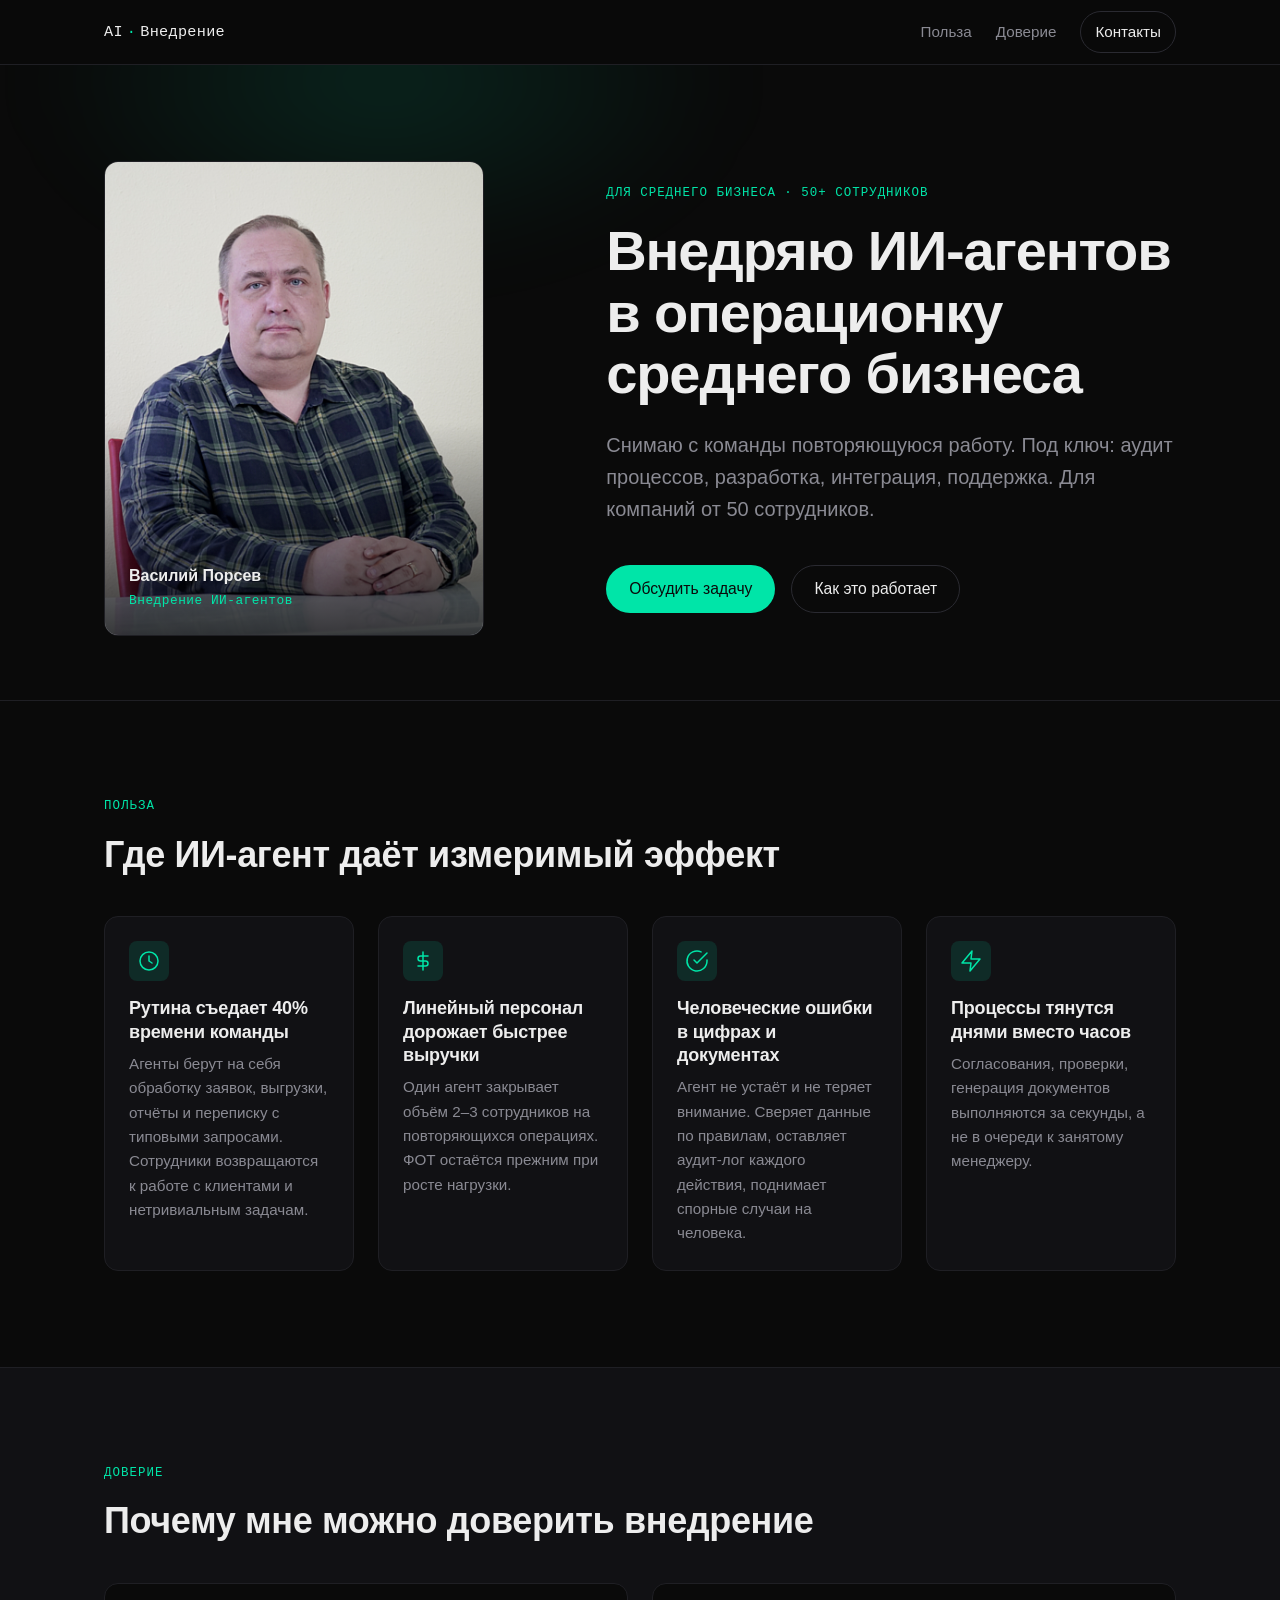
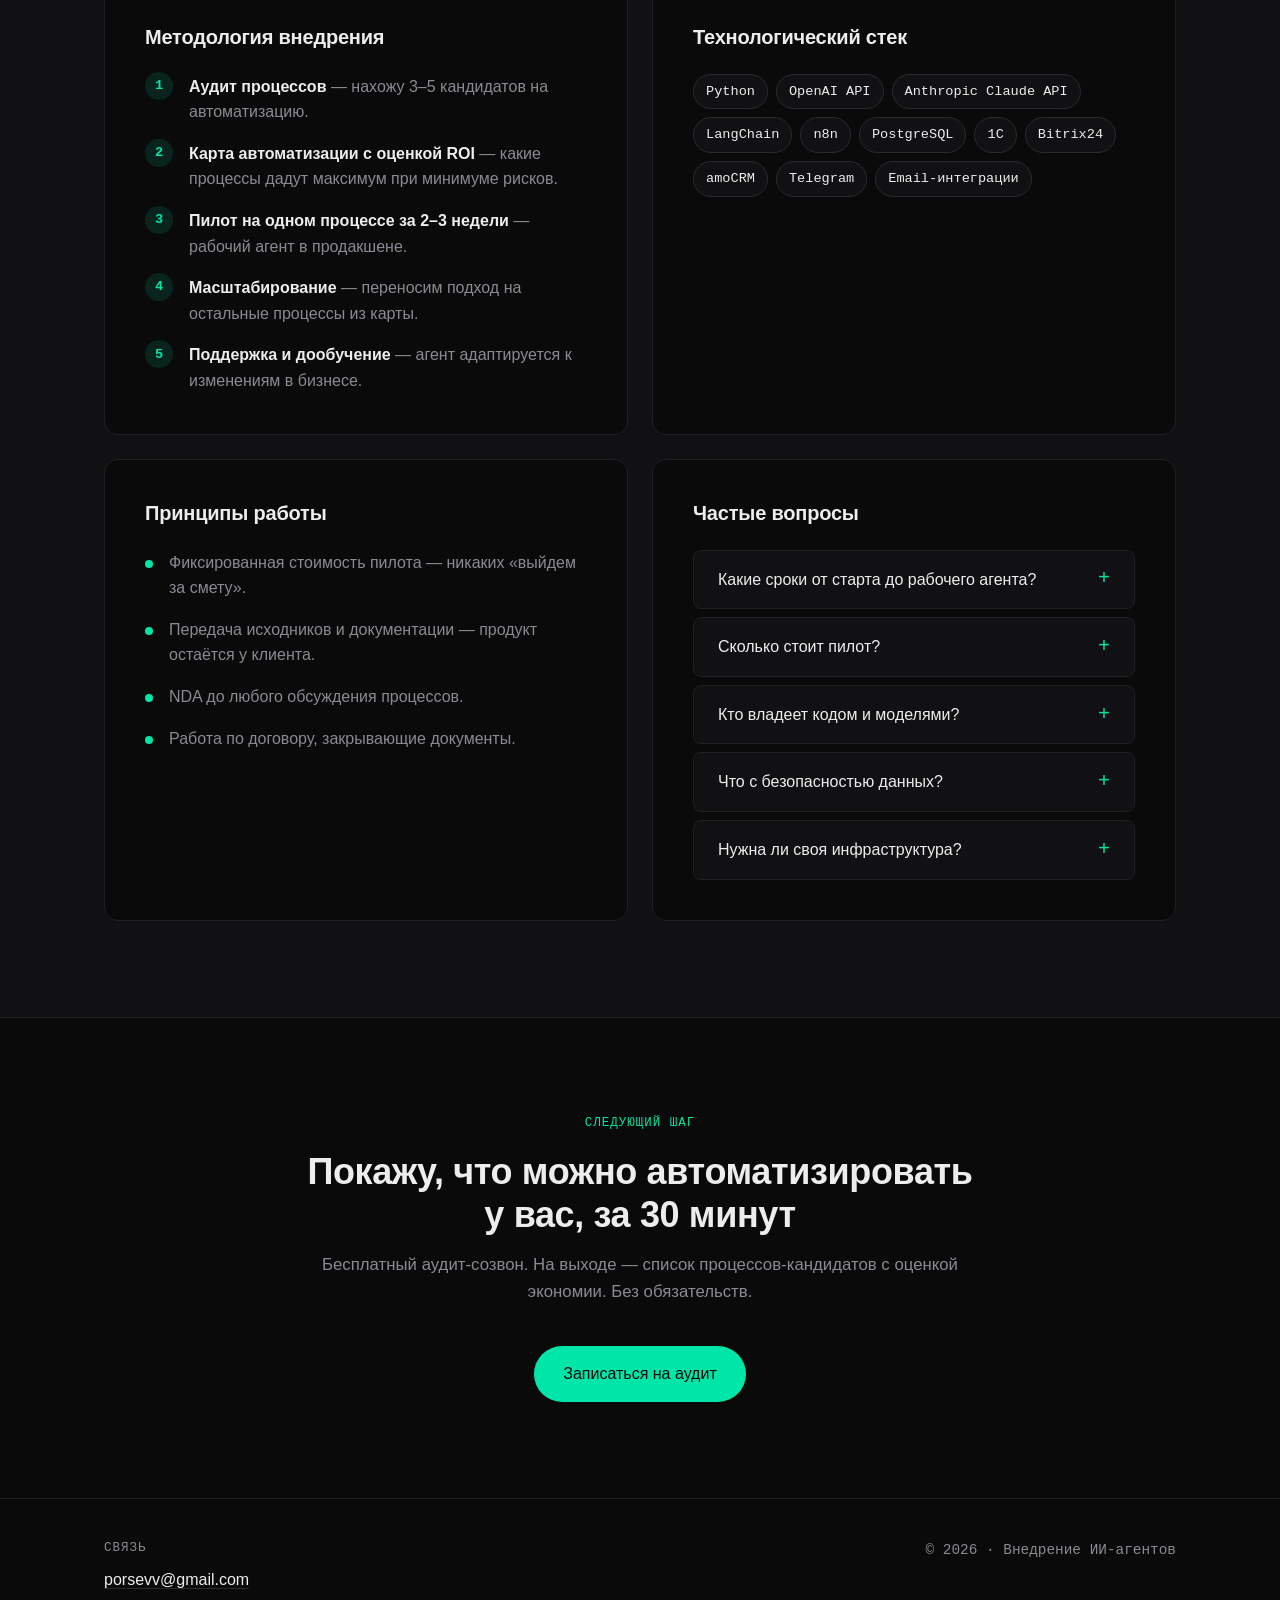
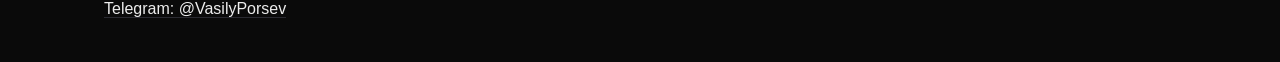
==== index.html @ 91108281 "Initial commit: лендинг finance-card Co-Authored-By: Claude Opus 4.8 <noreply@anthropic.com>" ====
<!DOCTYPE html>
<html lang="ru">
<head>
  <meta charset="UTF-8">
  <meta name="viewport" content="width=device-width, initial-scale=1.0">
  <title>Внедрение ИИ-агентов в операционку среднего бизнеса</title>
  <meta name="description" content="Внедряю ИИ-агентов в бизнес под ключ: аудит процессов, разработка, интеграция, поддержка. Для компаний от 50 сотрудников.">

  <meta property="og:type" content="website">
  <meta property="og:title" content="Внедрение ИИ-агентов в операционку среднего бизнеса">
  <meta property="og:description" content="Снимаю с команды повторяющуюся работу. Под ключ: аудит, разработка, интеграция, поддержка.">
  <meta property="og:image" content="assets/og-image.svg">

  <link rel="icon" type="image/svg+xml" href="assets/favicon.svg">
  <link rel="stylesheet" href="style.css">
</head>
<body>

  <header id="top" class="site-header">
    <div class="container site-header__inner">
      <a href="#top" class="logo">AI<span class="logo__dot">·</span>Внедрение</a>

      <nav class="nav" aria-label="Основная навигация">
        <a href="#benefits" class="nav__link">Польза</a>
        <a href="#trust" class="nav__link">Доверие</a>
        <a href="#cta" class="nav__link nav__link--accent">Контакты</a>
      </nav>

      <button class="nav-toggle" aria-label="Меню" aria-expanded="false">
        <span></span><span></span><span></span>
      </button>
    </div>
  </header>

  <main>

    <section id="hero" class="hero">
      <div class="container hero__grid">
        <figure class="hero__avatar">
          <img src="assets/me.png" alt="Фото автора" loading="eager" width="512" height="512">
          <figcaption class="hero__avatar-caption">
            <span class="hero__avatar-name">Василий Порсев</span>
            <span class="hero__avatar-role">Внедрение ИИ-агентов</span>
          </figcaption>
        </figure>

        <div class="hero__text">
          <p class="eyebrow">Для среднего бизнеса · 50+ сотрудников</p>
          <h1 class="hero__title">Внедряю ИИ-агентов в операционку среднего бизнеса</h1>
          <p class="hero__lead">
            Снимаю с команды повторяющуюся работу. Под ключ: аудит процессов, разработка,
            интеграция, поддержка. Для компаний от 50 сотрудников.
          </p>
          <div class="hero__cta">
            <a href="#cta" class="btn btn--primary">Обсудить задачу</a>
            <a href="#benefits" class="btn btn--ghost">Как это работает</a>
          </div>
        </div>
      </div>
    </section>

    <section id="benefits" class="section">
      <div class="container">
        <header class="section__header">
          <p class="eyebrow">Польза</p>
          <h2 class="section__title">Где ИИ-агент даёт измеримый эффект</h2>
        </header>

        <div class="grid grid-4">

          <article class="benefit-card">
            <div class="benefit-card__icon" aria-hidden="true">
              <svg width="24" height="24" viewBox="0 0 24 24" fill="none" stroke="currentColor" stroke-width="1.5" stroke-linecap="round" stroke-linejoin="round">
                <circle cx="12" cy="12" r="9"></circle>
                <polyline points="12 7 12 12 15 14"></polyline>
              </svg>
            </div>
            <h3 class="benefit-card__title">Рутина съедает 40% времени команды</h3>
            <p class="benefit-card__text">
              Агенты берут на себя обработку заявок, выгрузки, отчёты и переписку с типовыми
              запросами. Сотрудники возвращаются к работе с клиентами и нетривиальным задачам.
            </p>
          </article>

          <article class="benefit-card">
            <div class="benefit-card__icon" aria-hidden="true">
              <svg width="24" height="24" viewBox="0 0 24 24" fill="none" stroke="currentColor" stroke-width="1.5" stroke-linecap="round" stroke-linejoin="round">
                <line x1="12" y1="3" x2="12" y2="21"></line>
                <path d="M17 7H9.5a2.5 2.5 0 0 0 0 5h5a2.5 2.5 0 0 1 0 5H7"></path>
              </svg>
            </div>
            <h3 class="benefit-card__title">Линейный персонал дорожает быстрее выручки</h3>
            <p class="benefit-card__text">
              Один агент закрывает объём 2–3 сотрудников на повторяющихся операциях.
              ФОТ остаётся прежним при росте нагрузки.
            </p>
          </article>

          <article class="benefit-card">
            <div class="benefit-card__icon" aria-hidden="true">
              <svg width="24" height="24" viewBox="0 0 24 24" fill="none" stroke="currentColor" stroke-width="1.5" stroke-linecap="round" stroke-linejoin="round">
                <path d="M22 11.08V12a10 10 0 1 1-5.93-9.14"></path>
                <polyline points="22 4 12 14.01 9 11.01"></polyline>
              </svg>
            </div>
            <h3 class="benefit-card__title">Человеческие ошибки в цифрах и документах</h3>
            <p class="benefit-card__text">
              Агент не устаёт и не теряет внимание. Сверяет данные по правилам, оставляет
              аудит-лог каждого действия, поднимает спорные случаи на человека.
            </p>
          </article>

          <article class="benefit-card">
            <div class="benefit-card__icon" aria-hidden="true">
              <svg width="24" height="24" viewBox="0 0 24 24" fill="none" stroke="currentColor" stroke-width="1.5" stroke-linecap="round" stroke-linejoin="round">
                <polyline points="13 2 3 14 12 14 11 22 21 10 12 10 13 2"></polyline>
              </svg>
            </div>
            <h3 class="benefit-card__title">Процессы тянутся днями вместо часов</h3>
            <p class="benefit-card__text">
              Согласования, проверки, генерация документов выполняются за секунды,
              а не в очереди к занятому менеджеру.
            </p>
          </article>

        </div>
      </div>
    </section>

    <section id="trust" class="section section--alt">
      <div class="container">
        <header class="section__header">
          <p class="eyebrow">Доверие</p>
          <h2 class="section__title">Почему мне можно доверить внедрение</h2>
        </header>

        <div class="grid grid-2">

          <article class="trust-block">
            <h3 class="trust-block__title">Методология внедрения</h3>
            <ol class="steps">
              <li><strong>Аудит процессов</strong> — нахожу 3–5 кандидатов на автоматизацию.</li>
              <li><strong>Карта автоматизации с оценкой ROI</strong> — какие процессы дадут максимум при минимуме рисков.</li>
              <li><strong>Пилот на одном процессе за 2–3 недели</strong> — рабочий агент в продакшене.</li>
              <li><strong>Масштабирование</strong> — переносим подход на остальные процессы из карты.</li>
              <li><strong>Поддержка и дообучение</strong> — агент адаптируется к изменениям в бизнесе.</li>
            </ol>
          </article>

          <article class="trust-block">
            <h3 class="trust-block__title">Технологический стек</h3>
            <ul class="tags">
              <li>Python</li>
              <li>OpenAI API</li>
              <li>Anthropic Claude API</li>
              <li>LangChain</li>
              <li>n8n</li>
              <li>PostgreSQL</li>
              <li>1С</li>
              <li>Bitrix24</li>
              <li>amoCRM</li>
              <li>Telegram</li>
              <li>Email-интеграции</li>
            </ul>
          </article>

          <article class="trust-block">
            <h3 class="trust-block__title">Принципы работы</h3>
            <ul class="bullets">
              <li>Фиксированная стоимость пилота — никаких «выйдем за смету».</li>
              <li>Передача исходников и документации — продукт остаётся у клиента.</li>
              <li>NDA до любого обсуждения процессов.</li>
              <li>Работа по договору, закрывающие документы.</li>
            </ul>
          </article>

          <article class="trust-block">
            <h3 class="trust-block__title">Частые вопросы</h3>
            <div class="faq">

              <details>
                <summary>Какие сроки от старта до рабочего агента?</summary>
                <p>Пилот — 2–3 недели от подписания. Полное внедрение по карте процессов — 2–4 месяца в зависимости от количества интеграций.</p>
              </details>

              <details>
                <summary>Сколько стоит пилот?</summary>
                <p>Фиксированная стоимость рассчитывается на этапе аудита и зависит от сложности процесса и интеграций. Аудит-созвон — бесплатный.</p>
              </details>

              <details>
                <summary>Кто владеет кодом и моделями?</summary>
                <p>После закрытия проекта весь код, промпты и документация передаются клиенту. Зависимость от подрядчика обнуляется.</p>
              </details>

              <details>
                <summary>Что с безопасностью данных?</summary>
                <p>NDA до старта обсуждения. Конфиденциальные данные не отправляются в публичные API без письменного согласия — используем self-hosted модели или корпоративные API-контуры.</p>
              </details>

              <details>
                <summary>Нужна ли своя инфраструктура?</summary>
                <p>Не обязательно. Можно развернуть в облаке (Yandex Cloud, VK Cloud, AWS) или на серверах клиента — обсуждаем на аудите.</p>
              </details>

            </div>
          </article>

        </div>
      </div>
    </section>

    <section id="cta" class="section cta">
      <div class="container cta__inner">
        <p class="eyebrow">Следующий шаг</p>
        <h2 class="cta__title">Покажу, что можно автоматизировать у вас, за 30 минут</h2>
        <p class="cta__text">
          Бесплатный аудит-созвон. На выходе — список процессов-кандидатов
          с оценкой экономии. Без обязательств.
        </p>
        <a href="#contacts" class="btn btn--primary btn--large">Записаться на аудит</a>
      </div>
    </section>

  </main>

  <footer id="contacts" class="footer">
    <div class="container footer__inner">
      <div class="footer__col">
        <p class="footer__label">Связь</p>
        <ul class="footer__list">
          <li><a href="mailto:porsevv@gmail.com">porsevv@gmail.com</a></li>
          <li><a href="https://t.me/VasilyPorsev" target="_blank" rel="noopener">Telegram: @VasilyPorsev</a></li>
        </ul>
      </div>
      <div class="footer__col footer__col--right">
        <p class="footer__copy">© 2026 · Внедрение ИИ-агентов</p>
      </div>
    </div>
  </footer>

  <script src="script.js"></script>
</body>
</html>
---- style.css ----
/* ============================================================
   finance-card — landing styles
   Dark, technological tone. Mobile-first single page.
   ============================================================ */

:root {
  /* palette */
  --bg: #0a0a0a;
  --bg-elev: #111114;
  --bg-elev-2: #16161b;
  --fg: #ededed;
  --fg-muted: #8a8a93;
  --accent: #00e5a8;
  --accent-soft: rgba(0, 229, 168, 0.12);
  --accent-strong: #00c994;
  --border: #1f1f24;
  --border-strong: #2a2a31;

  /* typography */
  --font-sans: -apple-system, BlinkMacSystemFont, "Segoe UI", Roboto, "Helvetica Neue", Arial, sans-serif;
  --font-mono: ui-monospace, "JetBrains Mono", "SF Mono", Menlo, Consolas, monospace;

  /* shape */
  --radius: 14px;
  --radius-sm: 8px;
  --radius-pill: 999px;

  /* spacing */
  --space-1: 4px;
  --space-2: 8px;
  --space-3: 16px;
  --space-4: 24px;
  --space-5: 40px;
  --space-6: 64px;
  --space-7: 96px;

  /* layout */
  --maxw: 1120px;
  --header-h: 64px;

  /* motion */
  --t: 150ms ease;
}

/* ---------- reset ---------- */

*, *::before, *::after { box-sizing: border-box; }
html { scroll-behavior: smooth; }
body, h1, h2, h3, p, ul, ol, figure { margin: 0; padding: 0; }
ul, ol { list-style: none; }
img, svg { display: block; max-width: 100%; }
button { font: inherit; background: none; border: 0; color: inherit; cursor: pointer; }
a { color: inherit; text-decoration: none; }

/* ---------- base ---------- */

body {
  background: var(--bg);
  color: var(--fg);
  font-family: var(--font-sans);
  font-size: 16px;
  line-height: 1.6;
  -webkit-font-smoothing: antialiased;
  text-rendering: optimizeLegibility;
}

::selection { background: var(--accent); color: #0a0a0a; }

.container {
  width: 100%;
  max-width: var(--maxw);
  margin: 0 auto;
  padding: 0 var(--space-4);
}

/* ---------- typography helpers ---------- */

.eyebrow {
  font-family: var(--font-mono);
  font-size: 0.78rem;
  letter-spacing: 0.08em;
  text-transform: uppercase;
  color: var(--accent);
  margin-bottom: var(--space-3);
}

h1, h2, h3 { font-weight: 600; letter-spacing: -0.01em; color: var(--fg); }
h1 { font-size: clamp(2rem, 5vw, 3.5rem); line-height: 1.1; letter-spacing: -0.02em; }
h2 { font-size: clamp(1.5rem, 3.5vw, 2.25rem); line-height: 1.2; }
h3 { font-size: 1.125rem; line-height: 1.3; }

p { color: var(--fg); }
.muted { color: var(--fg-muted); }

/* ---------- header ---------- */

.site-header {
  position: sticky;
  top: 0;
  z-index: 50;
  background: rgba(10, 10, 10, 0.78);
  backdrop-filter: saturate(140%) blur(10px);
  -webkit-backdrop-filter: saturate(140%) blur(10px);
  border-bottom: 1px solid var(--border);
}

.site-header__inner {
  display: flex;
  align-items: center;
  justify-content: space-between;
  height: var(--header-h);
}

.logo {
  font-family: var(--font-mono);
  font-size: 0.95rem;
  letter-spacing: 0.02em;
  color: var(--fg);
}
.logo__dot {
  color: var(--accent);
  margin: 0 4px;
}

.nav {
  display: flex;
  gap: var(--space-4);
  align-items: center;
}
.nav__link {
  font-size: 0.95rem;
  color: var(--fg-muted);
  transition: color var(--t);
}
.nav__link:hover { color: var(--fg); }
.nav__link--accent {
  color: var(--fg);
  padding: 8px 14px;
  border: 1px solid var(--border-strong);
  border-radius: var(--radius-pill);
  transition: border-color var(--t), background var(--t);
}
.nav__link--accent:hover {
  border-color: var(--accent);
  background: var(--accent-soft);
}

.nav-toggle {
  display: none;
  width: 40px;
  height: 40px;
  flex-direction: column;
  justify-content: center;
  align-items: center;
  gap: 5px;
  border-radius: var(--radius-sm);
}
.nav-toggle span {
  display: block;
  width: 22px;
  height: 2px;
  background: var(--fg);
  transition: transform var(--t), opacity var(--t);
}

/* ---------- buttons ---------- */

.btn {
  display: inline-flex;
  align-items: center;
  justify-content: center;
  height: 48px;
  padding: 0 22px;
  border-radius: var(--radius-pill);
  font-weight: 500;
  font-size: 0.98rem;
  border: 1px solid transparent;
  transition: background var(--t), color var(--t), border-color var(--t), transform var(--t);
}
.btn:hover { transform: translateY(-1px); }

.btn--primary {
  background: var(--accent);
  color: #0a0a0a;
}
.btn--primary:hover { background: var(--accent-strong); }

.btn--ghost {
  background: transparent;
  color: var(--fg);
  border-color: var(--border-strong);
}
.btn--ghost:hover {
  border-color: var(--accent);
  background: var(--accent-soft);
}

.btn--large {
  height: 56px;
  padding: 0 28px;
  font-size: 1rem;
}

/* ---------- hero ---------- */

.hero {
  padding: var(--space-7) 0 var(--space-6);
  position: relative;
  overflow: hidden;
}
.hero::before {
  content: "";
  position: absolute;
  inset: -40% 30% auto -10%;
  height: 60vh;
  background: radial-gradient(closest-side, var(--accent-soft), transparent 70%);
  filter: blur(40px);
  pointer-events: none;
  z-index: 0;
}

.hero__grid {
  position: relative;
  z-index: 1;
  display: grid;
  grid-template-columns: minmax(0, 1fr) minmax(0, 1.3fr);
  gap: var(--space-6);
  align-items: center;
}

.hero__text {
  max-width: 620px;
}

.hero__title {
  margin-bottom: var(--space-4);
}

.hero__avatar {
  position: relative;
  margin: 0;
  border-radius: var(--radius);
  overflow: hidden;
  border: 1px solid var(--border);
  background: var(--bg-elev);
  aspect-ratio: 4 / 5;
  max-width: 380px;
  justify-self: start;
  width: 100%;
  order: -1;
}
.hero__avatar::after {
  content: "";
  position: absolute;
  inset: 0;
  background: linear-gradient(180deg, transparent 55%, rgba(0,0,0,0.75) 100%);
  pointer-events: none;
}
.hero__avatar img {
  width: 100%;
  height: 100%;
  object-fit: cover;
  display: block;
}
.hero__avatar-caption {
  position: absolute;
  left: 0;
  right: 0;
  bottom: 0;
  padding: var(--space-4);
  display: flex;
  flex-direction: column;
  gap: 2px;
  z-index: 1;
}
.hero__avatar-name {
  color: var(--fg);
  font-weight: 600;
  font-size: 1rem;
}
.hero__avatar-role {
  color: var(--accent);
  font-family: var(--font-mono);
  font-size: 0.8rem;
  letter-spacing: 0.04em;
}

.hero__lead {
  font-size: clamp(1.05rem, 1.6vw, 1.25rem);
  color: var(--fg-muted);
  margin-bottom: var(--space-5);
  max-width: 680px;
}

.hero__cta {
  display: flex;
  gap: var(--space-3);
  flex-wrap: wrap;
}

/* ---------- section ---------- */

.section {
  padding: var(--space-7) 0;
  border-top: 1px solid var(--border);
}
.section--alt {
  background: var(--bg-elev);
}

.section__header {
  margin-bottom: var(--space-5);
  max-width: 720px;
}
.section__title { margin-top: 0; }

/* ---------- grids ---------- */

.grid {
  display: grid;
  gap: var(--space-4);
}
.grid-2 { grid-template-columns: repeat(2, minmax(0, 1fr)); }
.grid-4 { grid-template-columns: repeat(4, minmax(0, 1fr)); }

/* ---------- benefit cards ---------- */

.benefit-card {
  background: var(--bg-elev);
  border: 1px solid var(--border);
  border-radius: var(--radius);
  padding: var(--space-4);
  transition: border-color var(--t), background var(--t), transform var(--t);
}
.benefit-card:hover {
  border-color: var(--accent);
  background: var(--bg-elev-2);
  transform: translateY(-2px);
}

.benefit-card__icon {
  width: 40px;
  height: 40px;
  border-radius: var(--radius-sm);
  background: var(--accent-soft);
  color: var(--accent);
  display: flex;
  align-items: center;
  justify-content: center;
  margin-bottom: var(--space-3);
}

.benefit-card__title {
  margin-bottom: var(--space-2);
}

.benefit-card__text {
  font-size: 0.95rem;
  color: var(--fg-muted);
}

/* ---------- trust ---------- */

.trust-block {
  background: var(--bg);
  border: 1px solid var(--border);
  border-radius: var(--radius);
  padding: var(--space-5);
}

.trust-block__title {
  font-size: 1.25rem;
  margin-bottom: var(--space-4);
}

.steps {
  counter-reset: step;
  display: flex;
  flex-direction: column;
  gap: var(--space-3);
}
.steps li {
  position: relative;
  padding-left: 44px;
  color: var(--fg-muted);
  counter-increment: step;
}
.steps li strong { color: var(--fg); font-weight: 600; }
.steps li::before {
  content: counter(step);
  position: absolute;
  left: 0;
  top: -2px;
  width: 28px;
  height: 28px;
  border-radius: var(--radius-pill);
  background: var(--accent-soft);
  color: var(--accent);
  font-family: var(--font-mono);
  font-size: 0.85rem;
  font-weight: 600;
  display: flex;
  align-items: center;
  justify-content: center;
}

.tags {
  display: flex;
  flex-wrap: wrap;
  gap: var(--space-2);
}
.tags li {
  font-family: var(--font-mono);
  font-size: 0.85rem;
  padding: 6px 12px;
  border: 1px solid var(--border-strong);
  border-radius: var(--radius-pill);
  background: var(--bg-elev);
  color: var(--fg);
}

.bullets {
  display: flex;
  flex-direction: column;
  gap: var(--space-3);
}
.bullets li {
  position: relative;
  padding-left: 24px;
  color: var(--fg-muted);
}
.bullets li::before {
  content: "";
  position: absolute;
  left: 0;
  top: 10px;
  width: 8px;
  height: 8px;
  border-radius: 50%;
  background: var(--accent);
}

/* ---------- faq ---------- */

.faq {
  display: flex;
  flex-direction: column;
  gap: var(--space-2);
}
.faq details {
  border: 1px solid var(--border);
  border-radius: var(--radius-sm);
  background: var(--bg-elev);
  overflow: hidden;
  transition: border-color var(--t);
}
.faq details[open] {
  border-color: var(--accent);
}
.faq summary {
  list-style: none;
  cursor: pointer;
  padding: var(--space-3) var(--space-4);
  font-weight: 500;
  display: flex;
  justify-content: space-between;
  align-items: center;
  gap: var(--space-3);
}
.faq summary::-webkit-details-marker { display: none; }
.faq summary::after {
  content: "+";
  font-family: var(--font-mono);
  color: var(--accent);
  font-size: 1.25rem;
  line-height: 1;
  transition: transform var(--t);
}
.faq details[open] summary::after { content: "−"; }
.faq details p {
  padding: 0 var(--space-4) var(--space-4);
  color: var(--fg-muted);
  font-size: 0.95rem;
}

/* ---------- cta ---------- */

.cta {
  text-align: center;
}
.cta__inner {
  max-width: 720px;
  margin: 0 auto;
}
.cta__title {
  margin-bottom: var(--space-3);
}
.cta__text {
  color: var(--fg-muted);
  font-size: 1.05rem;
  margin-bottom: var(--space-5);
}

/* ---------- footer ---------- */

.footer {
  border-top: 1px solid var(--border);
  padding: var(--space-5) 0;
}
.footer__inner {
  display: flex;
  justify-content: space-between;
  align-items: flex-start;
  gap: var(--space-4);
  flex-wrap: wrap;
}
.footer__label {
  font-family: var(--font-mono);
  font-size: 0.78rem;
  letter-spacing: 0.08em;
  text-transform: uppercase;
  color: var(--fg-muted);
  margin-bottom: var(--space-2);
}
.footer__list {
  display: flex;
  flex-direction: column;
  gap: var(--space-1);
}
.footer__list a {
  color: var(--fg);
  border-bottom: 1px solid var(--border-strong);
  transition: border-color var(--t);
}
.footer__list a:hover { border-color: var(--accent); }
.footer__copy {
  color: var(--fg-muted);
  font-size: 0.9rem;
  font-family: var(--font-mono);
}

/* ============================================================
   Mobile
   ============================================================ */

@media (max-width: 760px) {

  :root {
    --space-6: 48px;
    --space-7: 64px;
  }

  .container { padding: 0 var(--space-3); }

  /* nav */
  .nav {
    position: fixed;
    inset: var(--header-h) 0 auto 0;
    flex-direction: column;
    align-items: stretch;
    gap: 0;
    background: var(--bg-elev);
    border-bottom: 1px solid var(--border);
    padding: var(--space-3);
    transform: translateY(-110%);
    transition: transform var(--t);
  }
  .site-header.is-open .nav { transform: translateY(0); }

  .nav__link {
    padding: var(--space-3);
    border-bottom: 1px solid var(--border);
  }
  .nav__link:last-child { border-bottom: 0; }
  .nav__link--accent {
    border-radius: var(--radius-sm);
    border: 1px solid var(--border-strong);
    margin-top: var(--space-2);
  }

  .nav-toggle { display: flex; }
  .site-header.is-open .nav-toggle span:nth-child(1) { transform: translateY(7px) rotate(45deg); }
  .site-header.is-open .nav-toggle span:nth-child(2) { opacity: 0; }
  .site-header.is-open .nav-toggle span:nth-child(3) { transform: translateY(-7px) rotate(-45deg); }

  /* grids → single column */
  .grid-2,
  .grid-4 { grid-template-columns: 1fr; }

  /* hero */
  .hero { padding: var(--space-6) 0 var(--space-5); }
  .hero__grid {
    grid-template-columns: 1fr;
    gap: var(--space-4);
  }
  .hero__avatar {
    order: -1;
    justify-self: center;
    max-width: 260px;
    aspect-ratio: 1 / 1;
    border-radius: var(--radius-pill);
  }
  .hero__avatar::after { display: none; }
  .hero__avatar-caption { display: none; }
  .hero__cta { flex-direction: column; align-items: stretch; }
  .hero__cta .btn { width: 100%; }

  /* sections */
  .section { padding: var(--space-6) 0; }

  .trust-block { padding: var(--space-4); }

  /* footer */
  .footer__inner { flex-direction: column; }
}
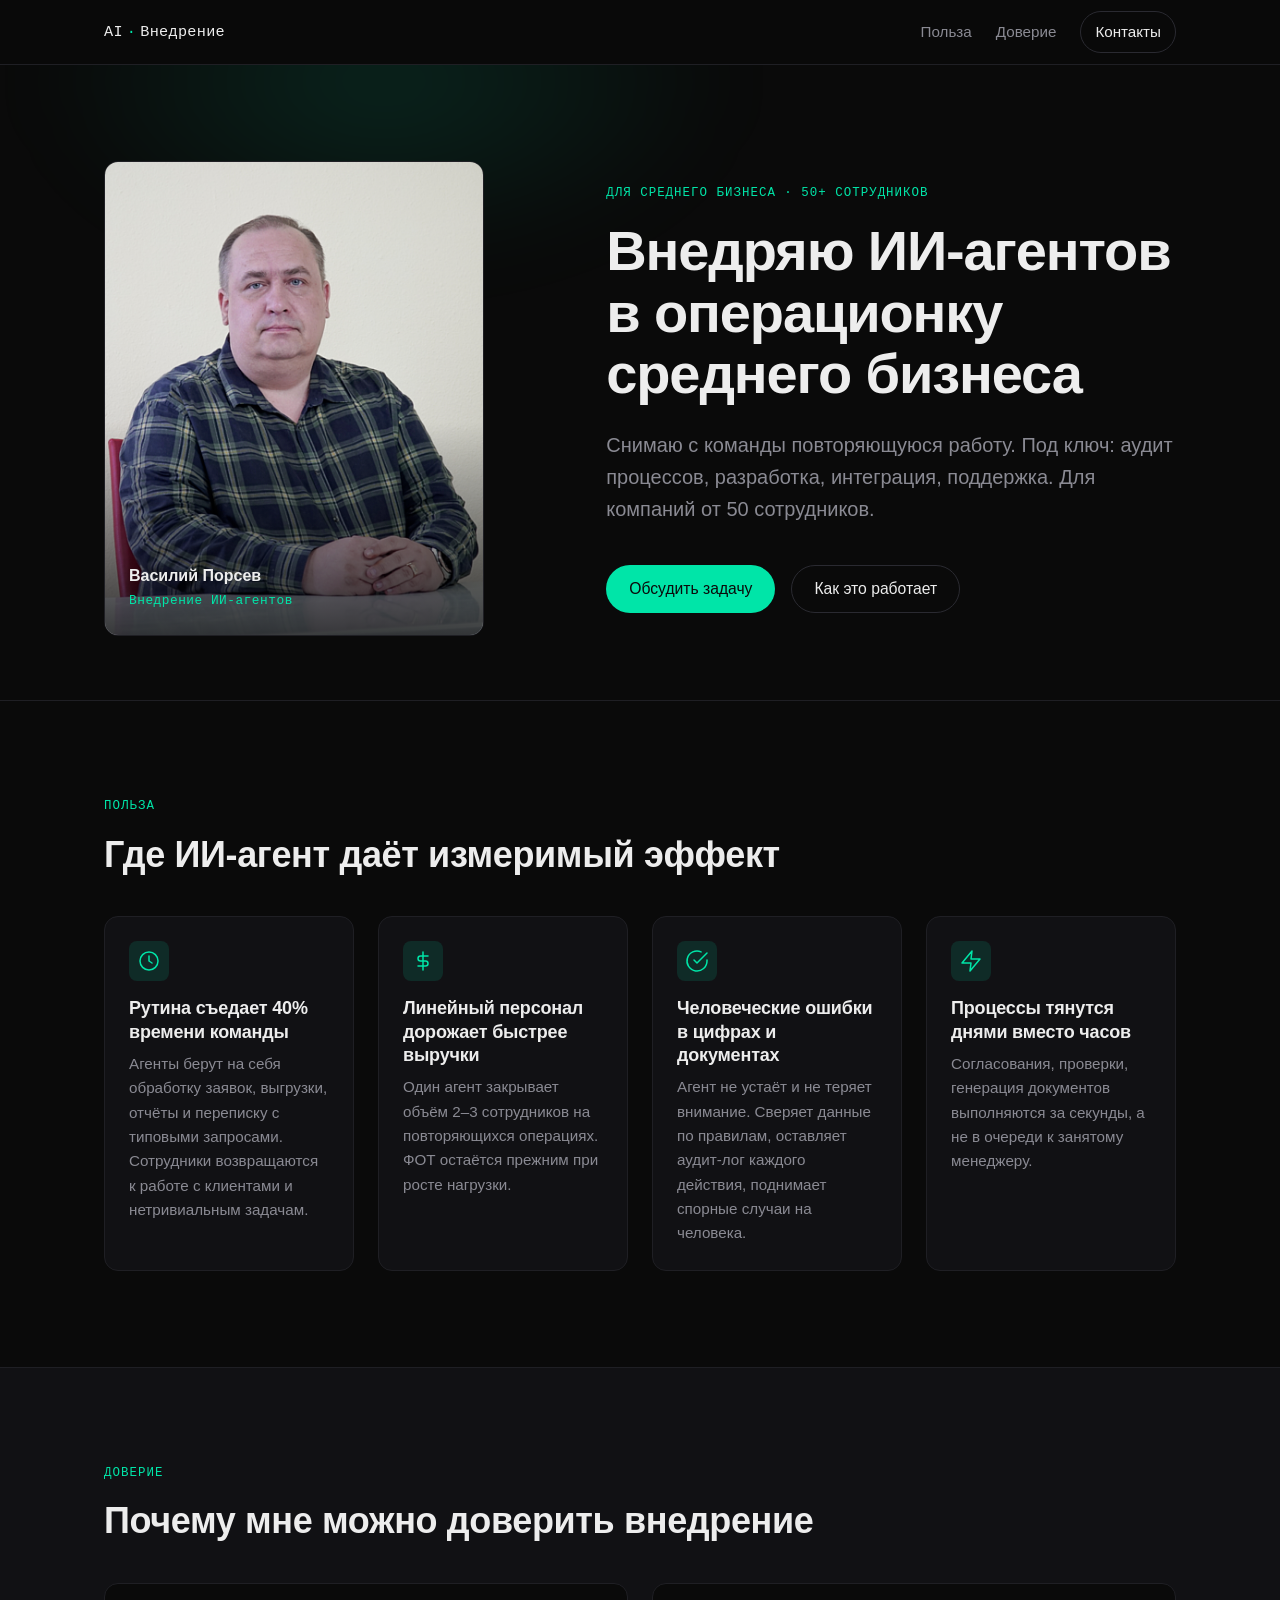
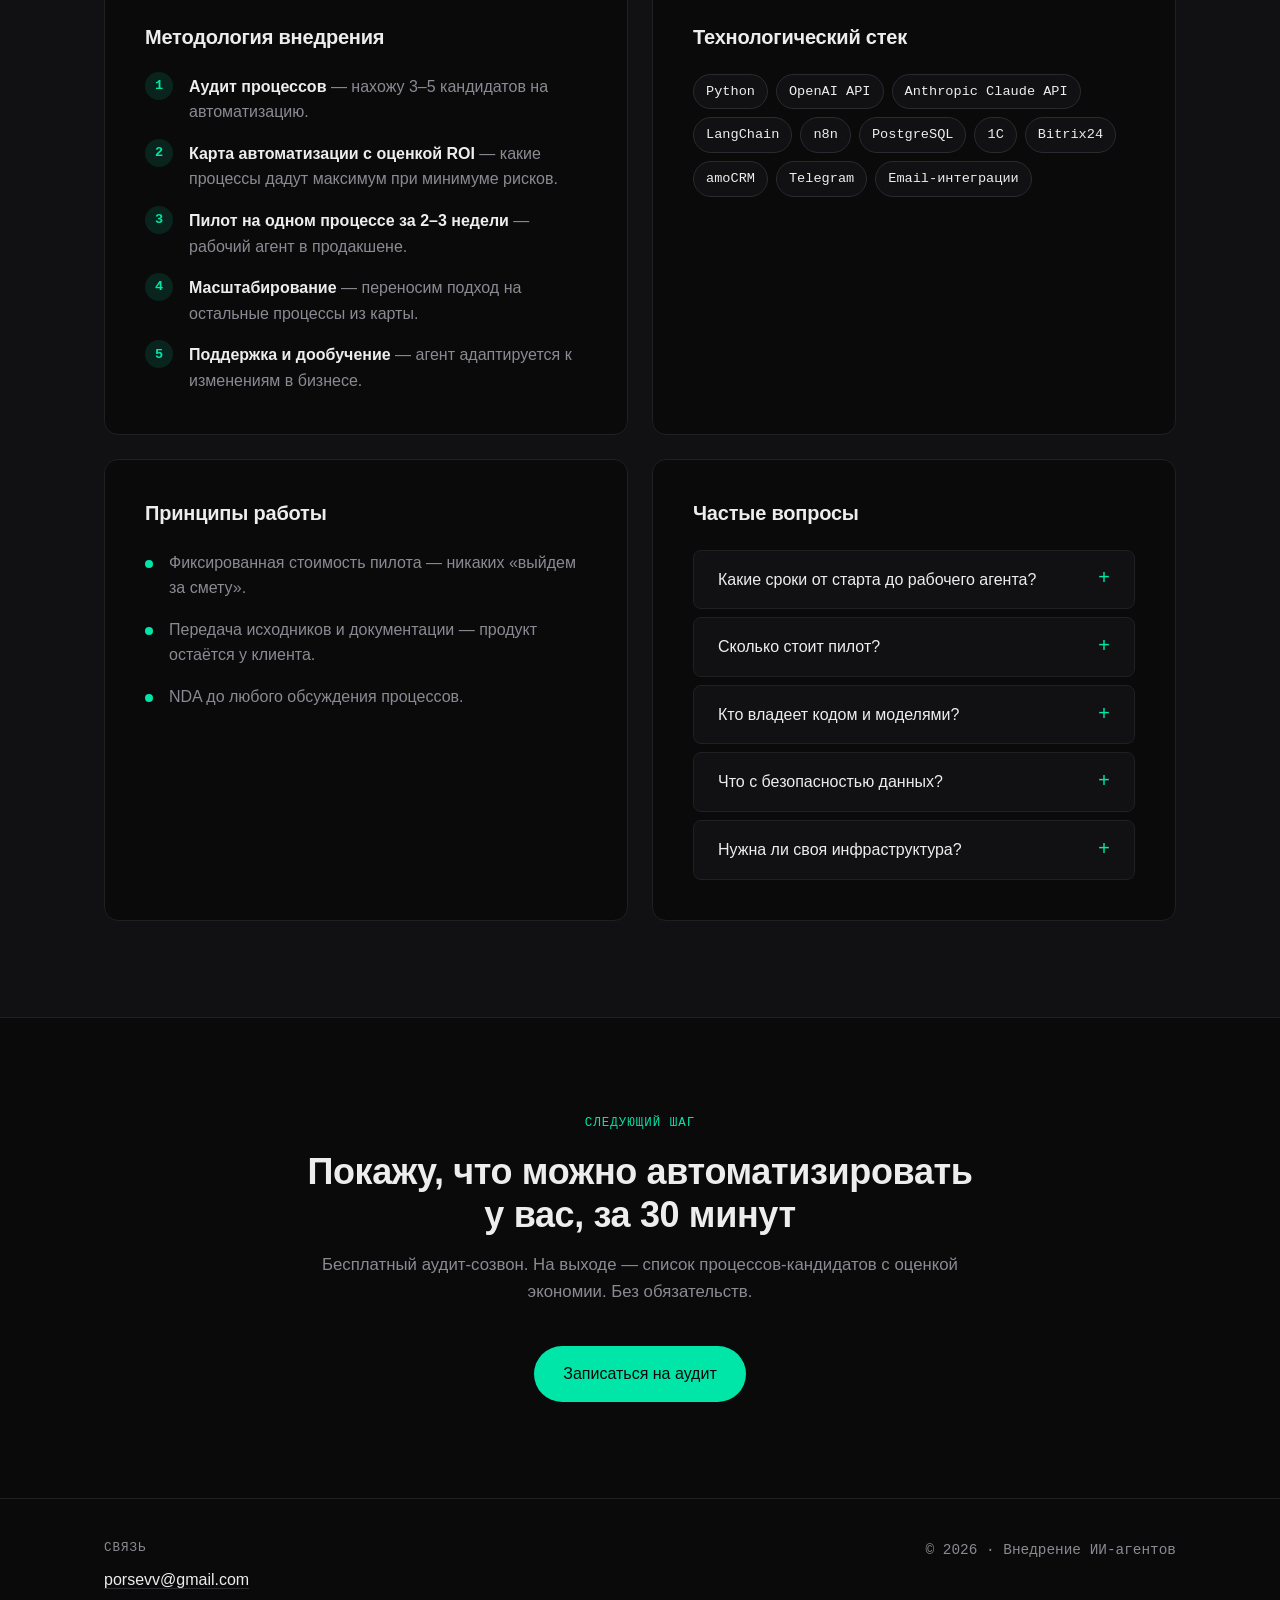
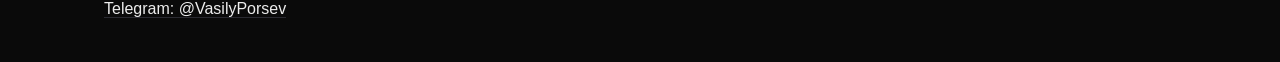
==== commit e36940c4: "Убрать пункт о договоре из «Принципов работы» Co-Authored-By: Claude Opus 4.8 <noreply@anthropic.com" ====
--- a/index.html
+++ b/index.html
@@ -170,7 +170,6 @@
               <li>Фиксированная стоимость пилота — никаких «выйдем за смету».</li>
               <li>Передача исходников и документации — продукт остаётся у клиента.</li>
               <li>NDA до любого обсуждения процессов.</li>
-              <li>Работа по договору, закрывающие документы.</li>
             </ul>
           </article>
 
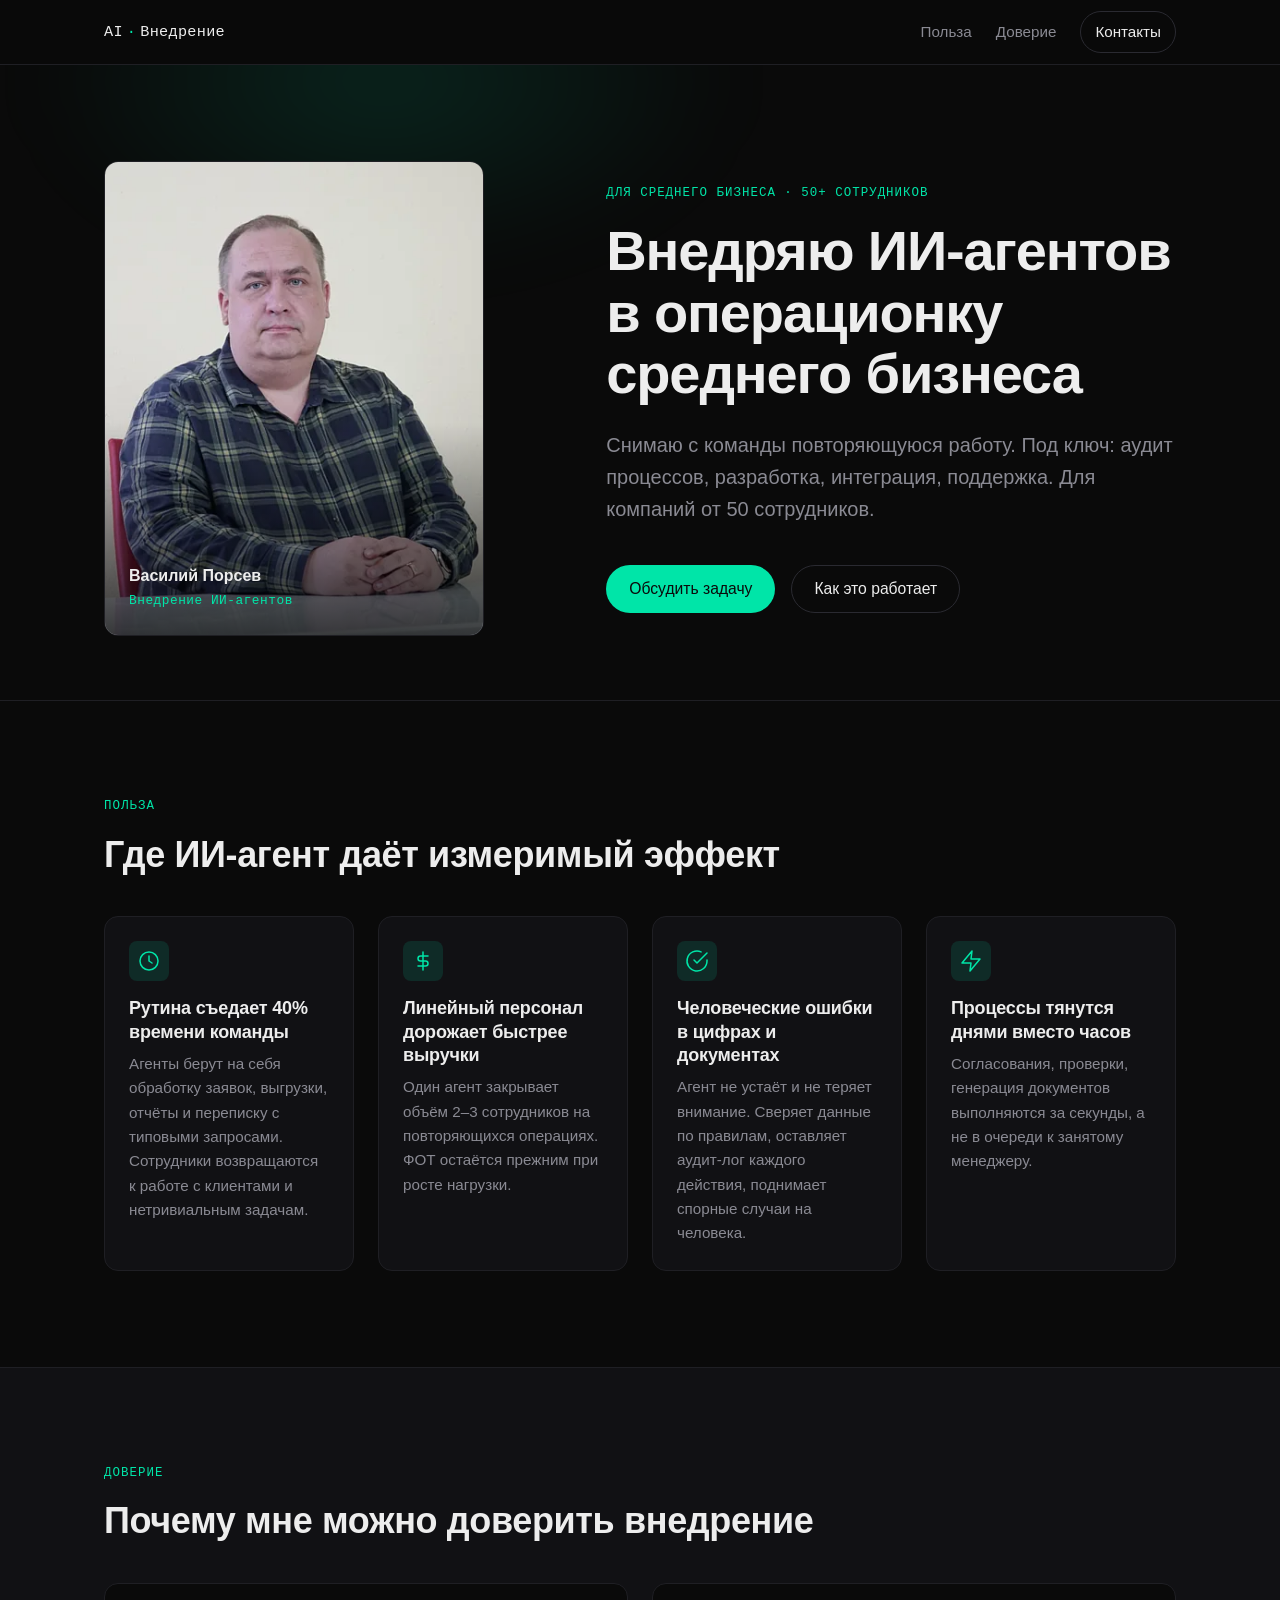
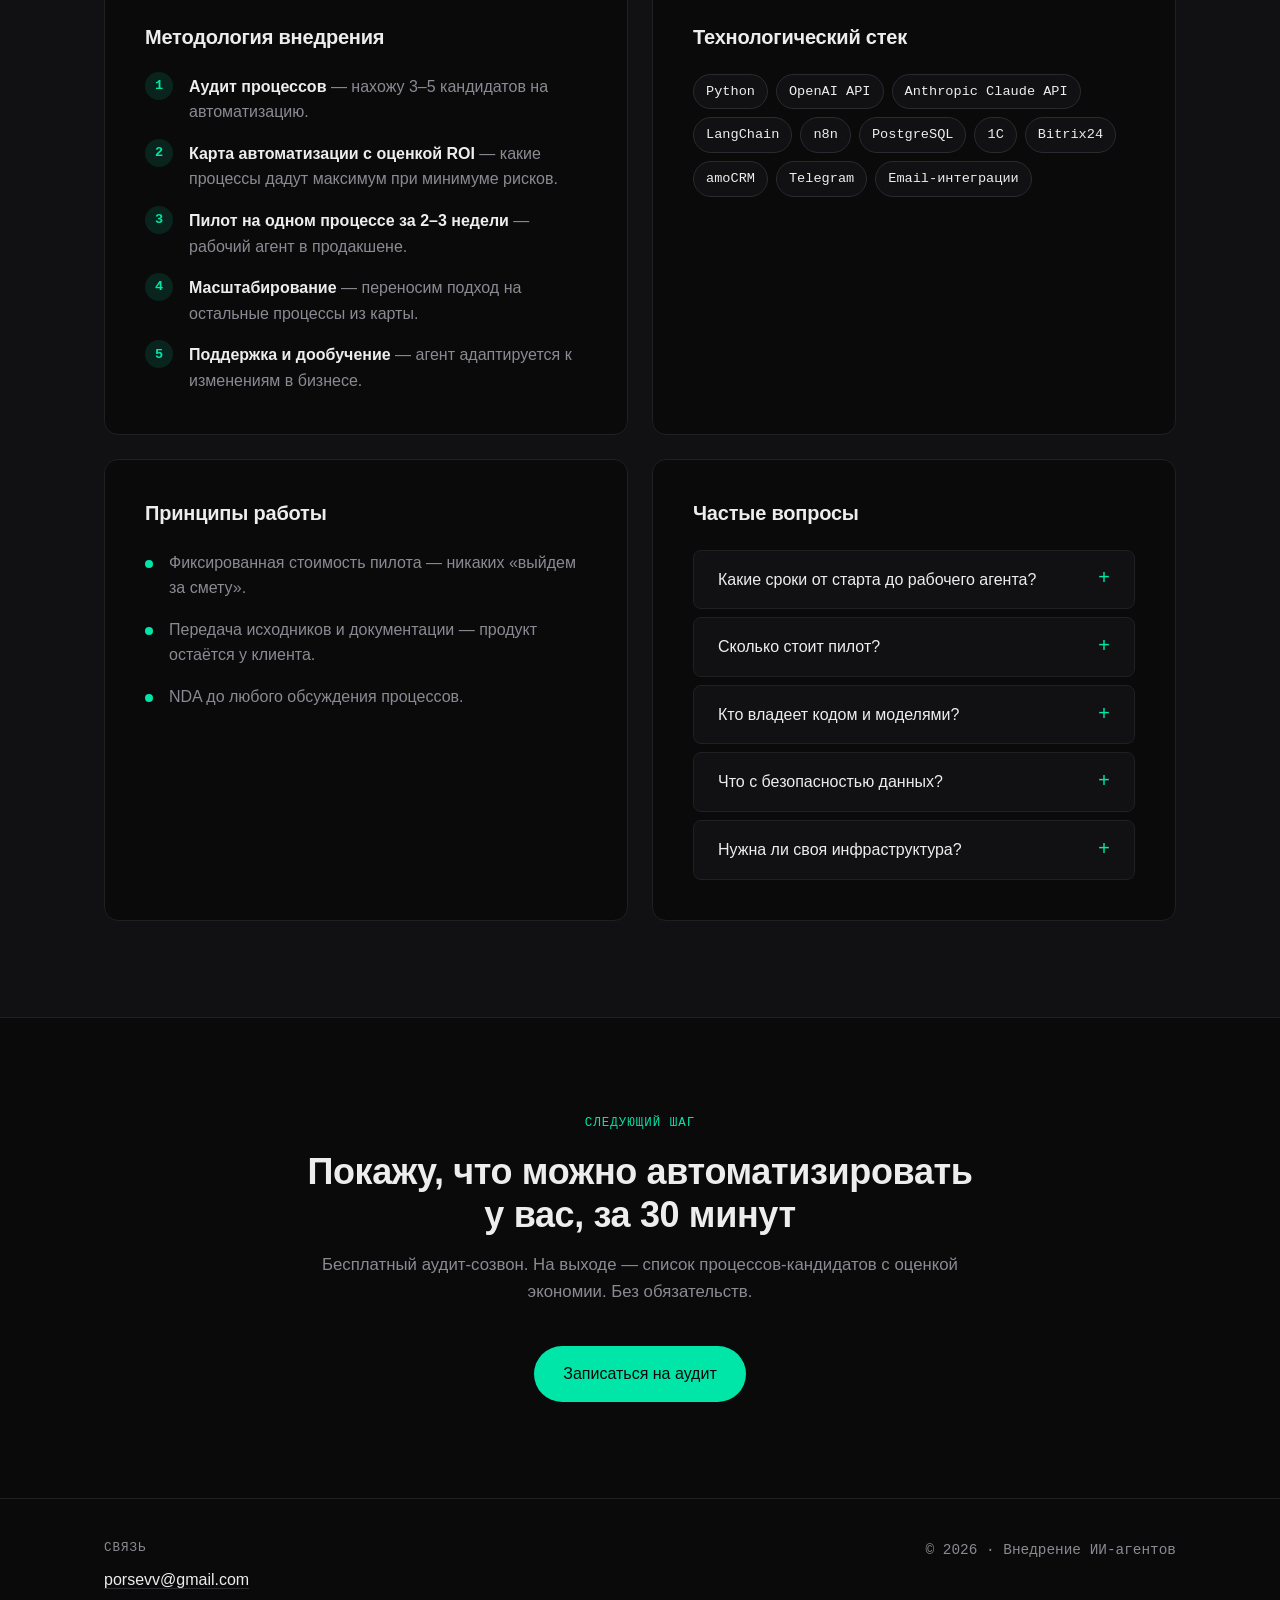
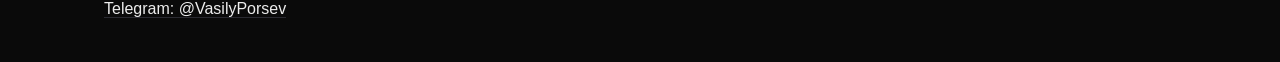
==== commit 4e2a3aef: "Фронтенд: SEO/OG, доступность, производительность - scroll-padding-top: якоря не прячутся под липкой" ====
--- a/index.html
+++ b/index.html
@@ -5,14 +5,44 @@
   <meta name="viewport" content="width=device-width, initial-scale=1.0">
   <title>Внедрение ИИ-агентов в операционку среднего бизнеса</title>
   <meta name="description" content="Внедряю ИИ-агентов в бизнес под ключ: аудит процессов, разработка, интеграция, поддержка. Для компаний от 50 сотрудников.">
+  <link rel="canonical" href="https://vasiliy-ai.ru/">
 
   <meta property="og:type" content="website">
+  <meta property="og:url" content="https://vasiliy-ai.ru/">
   <meta property="og:title" content="Внедрение ИИ-агентов в операционку среднего бизнеса">
   <meta property="og:description" content="Снимаю с команды повторяющуюся работу. Под ключ: аудит, разработка, интеграция, поддержка.">
-  <meta property="og:image" content="assets/og-image.svg">
+  <meta property="og:image" content="https://vasiliy-ai.ru/assets/og-image.png">
+  <meta property="og:image:width" content="1200">
+  <meta property="og:image:height" content="630">
+
+  <meta name="twitter:card" content="summary_large_image">
+  <meta name="twitter:title" content="Внедрение ИИ-агентов в операционку среднего бизнеса">
+  <meta name="twitter:description" content="Снимаю с команды повторяющуюся работу. Под ключ: аудит, разработка, интеграция, поддержка.">
+  <meta name="twitter:image" content="https://vasiliy-ai.ru/assets/og-image.png">
 
   <link rel="icon" type="image/svg+xml" href="assets/favicon.svg">
+  <link rel="icon" type="image/png" sizes="32x32" href="assets/favicon-32.png">
+  <link rel="apple-touch-icon" href="assets/apple-touch-icon.png">
   <link rel="stylesheet" href="style.css">
+
+  <script type="application/ld+json">
+  {
+    "@context": "https://schema.org",
+    "@type": "ProfessionalService",
+    "name": "Внедрение ИИ-агентов — Василий Порсев",
+    "url": "https://vasiliy-ai.ru/",
+    "image": "https://vasiliy-ai.ru/assets/og-image.png",
+    "description": "Внедрение ИИ-агентов в операционные процессы среднего бизнеса под ключ: аудит, разработка, интеграция, поддержка.",
+    "areaServed": "RU",
+    "founder": {
+      "@type": "Person",
+      "name": "Василий Порсев",
+      "jobTitle": "Внедрение ИИ-агентов",
+      "email": "porsevv@gmail.com",
+      "sameAs": "https://t.me/VasilyPorsev"
+    }
+  }
+  </script>
 </head>
 <body>
 
@@ -20,13 +50,13 @@
     <div class="container site-header__inner">
       <a href="#top" class="logo">AI<span class="logo__dot">·</span>Внедрение</a>
 
-      <nav class="nav" aria-label="Основная навигация">
+      <nav id="nav" class="nav" aria-label="Основная навигация">
         <a href="#benefits" class="nav__link">Польза</a>
         <a href="#trust" class="nav__link">Доверие</a>
-        <a href="#cta" class="nav__link nav__link--accent">Контакты</a>
+        <a href="#contacts" class="nav__link nav__link--accent">Контакты</a>
       </nav>
 
-      <button class="nav-toggle" aria-label="Меню" aria-expanded="false">
+      <button class="nav-toggle" aria-label="Меню" aria-controls="nav" aria-expanded="false">
         <span></span><span></span><span></span>
       </button>
     </div>
@@ -37,7 +67,10 @@
     <section id="hero" class="hero">
       <div class="container hero__grid">
         <figure class="hero__avatar">
-          <img src="assets/me.png" alt="Фото автора" loading="eager" width="512" height="512">
+          <picture>
+            <source srcset="assets/me.webp" type="image/webp">
+            <img src="assets/me.png" alt="Василий Порсев" loading="eager" width="512" height="512">
+          </picture>
           <figcaption class="hero__avatar-caption">
             <span class="hero__avatar-name">Василий Порсев</span>
             <span class="hero__avatar-role">Внедрение ИИ-агентов</span>
@@ -217,7 +250,7 @@
           Бесплатный аудит-созвон. На выходе — список процессов-кандидатов
           с оценкой экономии. Без обязательств.
         </p>
-        <a href="#contacts" class="btn btn--primary btn--large">Записаться на аудит</a>
+        <a href="https://t.me/VasilyPorsev" target="_blank" rel="noopener" class="btn btn--primary btn--large">Записаться на аудит</a>
       </div>
     </section>
 
--- a/style.css
+++ b/style.css
@@ -45,12 +45,31 @@
 /* ---------- reset ---------- */
 
 *, *::before, *::after { box-sizing: border-box; }
-html { scroll-behavior: smooth; }
+html { scroll-behavior: smooth; scroll-padding-top: var(--header-h); }
 body, h1, h2, h3, p, ul, ol, figure { margin: 0; padding: 0; }
 ul, ol { list-style: none; }
 img, svg { display: block; max-width: 100%; }
 button { font: inherit; background: none; border: 0; color: inherit; cursor: pointer; }
 a { color: inherit; text-decoration: none; }
+
+/* ---------- focus ---------- */
+
+:focus-visible {
+  outline: 2px solid var(--accent);
+  outline-offset: 3px;
+  border-radius: var(--radius-sm);
+}
+
+/* ---------- reduced motion ---------- */
+
+@media (prefers-reduced-motion: reduce) {
+  html { scroll-behavior: auto; }
+  *, *::before, *::after {
+    animation-duration: 0.01ms !important;
+    animation-iteration-count: 1 !important;
+    transition-duration: 0.01ms !important;
+  }
+}
 
 /* ---------- base ---------- */
 
@@ -256,6 +275,7 @@
   background: linear-gradient(180deg, transparent 55%, rgba(0,0,0,0.75) 100%);
   pointer-events: none;
 }
+.hero__avatar picture { display: contents; }
 .hero__avatar img {
   width: 100%;
   height: 100%;
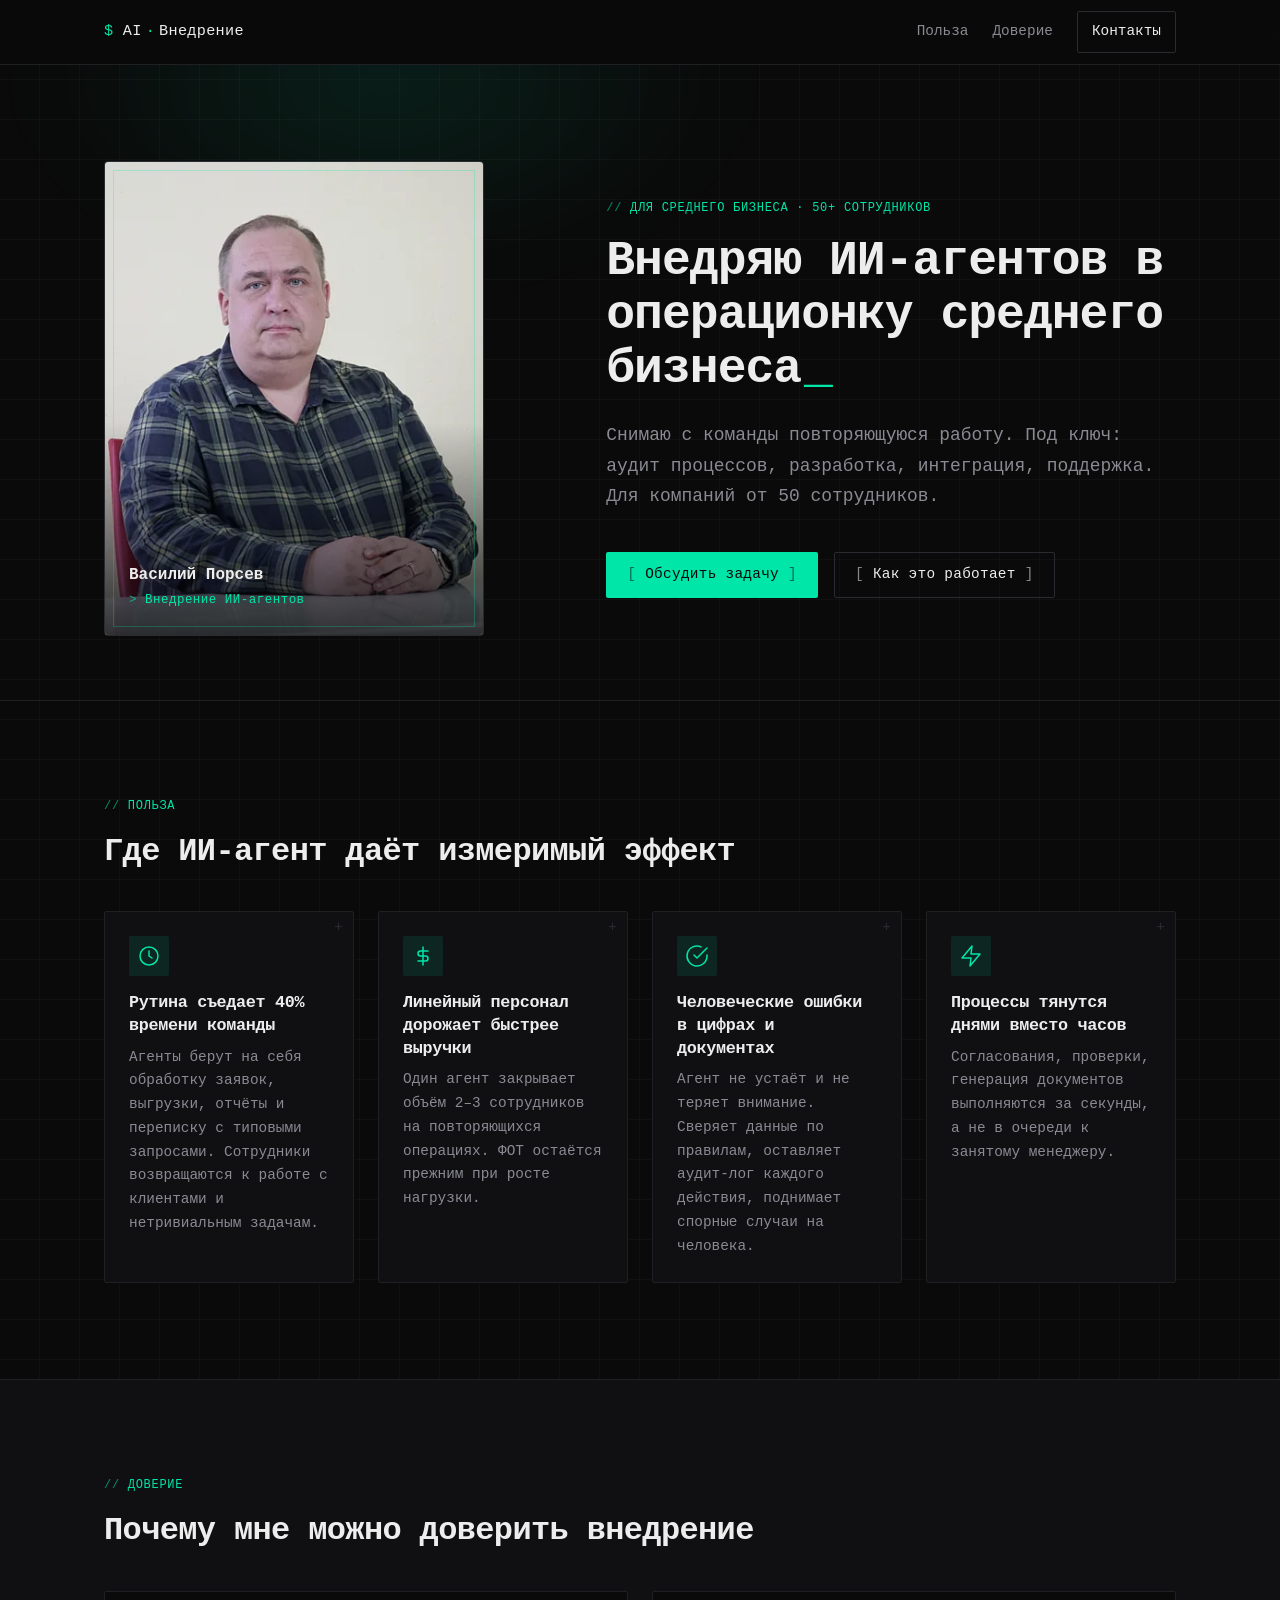
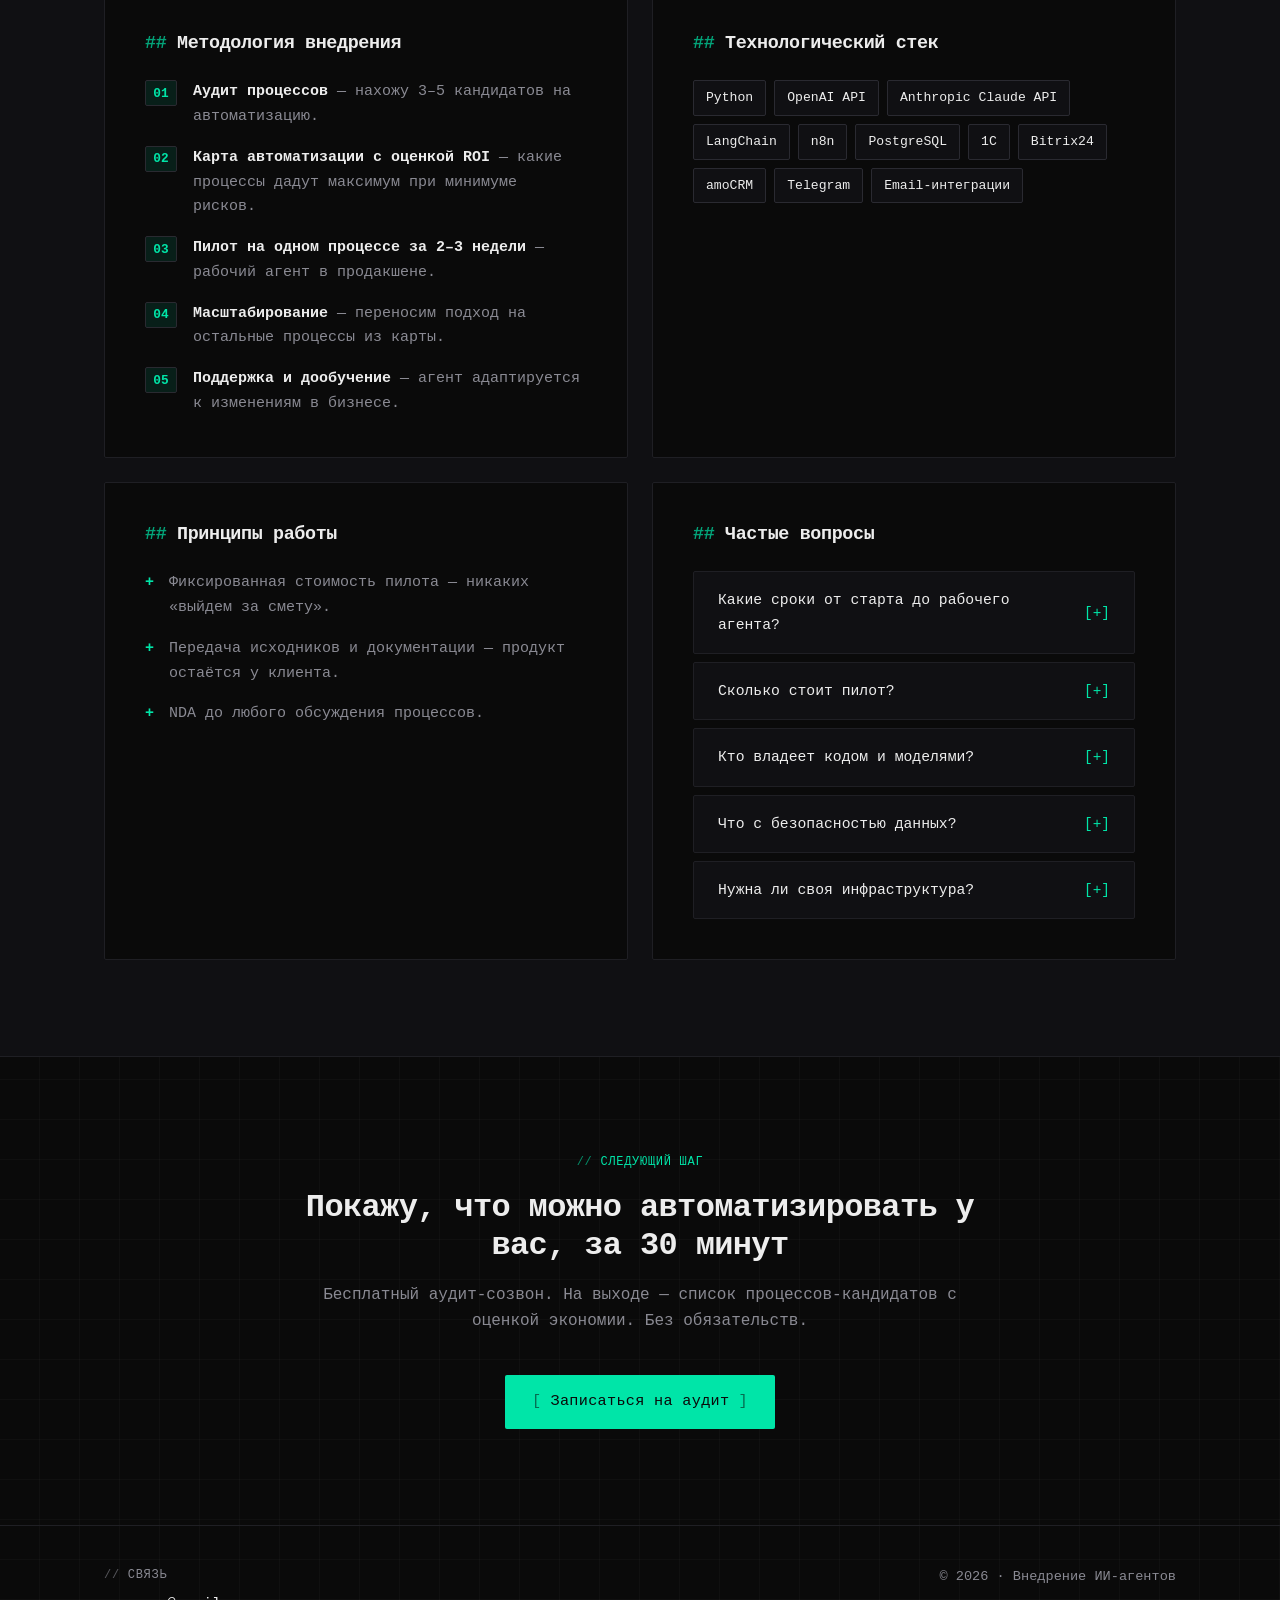
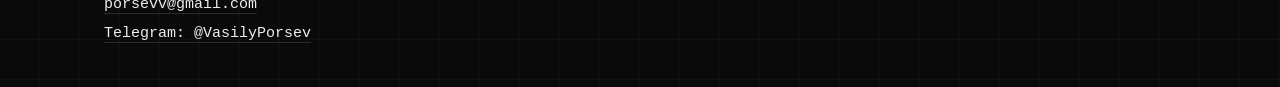
==== commit 0d7616fe: "Версионирование статики (?v=2) против кэша браузера Co-Authored-By: Claude Opus 4.8 <noreply@anthrop" ====
--- a/index.html
+++ b/index.html
@@ -23,7 +23,7 @@
   <link rel="icon" type="image/svg+xml" href="assets/favicon.svg">
   <link rel="icon" type="image/png" sizes="32x32" href="assets/favicon-32.png">
   <link rel="apple-touch-icon" href="assets/apple-touch-icon.png">
-  <link rel="stylesheet" href="style.css">
+  <link rel="stylesheet" href="style.css?v=2">
 
   <script type="application/ld+json">
   {
@@ -271,6 +271,6 @@
     </div>
   </footer>
 
-  <script src="script.js"></script>
+  <script src="script.js?v=2"></script>
 </body>
 </html>
--- a/style.css
+++ b/style.css
@@ -1,29 +1,30 @@
 /* ============================================================
    finance-card — landing styles
-   Dark, technological tone. Mobile-first single page.
+   High-tech monospace. Dark, terminal / schematic tone.
    ============================================================ */
 
 :root {
   /* palette */
   --bg: #0a0a0a;
-  --bg-elev: #111114;
-  --bg-elev-2: #16161b;
+  --bg-elev: #101013;
+  --bg-elev-2: #15151a;
   --fg: #ededed;
   --fg-muted: #8a8a93;
   --accent: #00e5a8;
-  --accent-soft: rgba(0, 229, 168, 0.12);
-  --accent-strong: #00c994;
+  --accent-soft: rgba(0, 229, 168, 0.10);
+  --accent-strong: #00ffbb;
   --border: #1f1f24;
   --border-strong: #2a2a31;
-
-  /* typography */
-  --font-sans: -apple-system, BlinkMacSystemFont, "Segoe UI", Roboto, "Helvetica Neue", Arial, sans-serif;
-  --font-mono: ui-monospace, "JetBrains Mono", "SF Mono", Menlo, Consolas, monospace;
-
-  /* shape */
-  --radius: 14px;
-  --radius-sm: 8px;
-  --radius-pill: 999px;
+  --grid-line: rgba(255, 255, 255, 0.022);
+
+  /* typography — monospace-first */
+  --font-mono: ui-monospace, "JetBrains Mono", "SF Mono", "Cascadia Code", Menlo, Consolas, "Liberation Mono", monospace;
+  --font-sans: var(--font-mono);
+
+  /* shape — sharp / technical */
+  --radius: 4px;
+  --radius-sm: 2px;
+  --radius-pill: 4px;
 
   /* spacing */
   --space-1: 4px;
@@ -39,7 +40,7 @@
   --header-h: 64px;
 
   /* motion */
-  --t: 150ms ease;
+  --t: 140ms ease;
 }
 
 /* ---------- reset ---------- */
@@ -74,11 +75,16 @@
 /* ---------- base ---------- */
 
 body {
-  background: var(--bg);
+  background-color: var(--bg);
+  background-image:
+    linear-gradient(var(--grid-line) 1px, transparent 1px),
+    linear-gradient(90deg, var(--grid-line) 1px, transparent 1px);
+  background-size: 40px 40px;
+  background-position: -1px -1px;
   color: var(--fg);
   font-family: var(--font-sans);
-  font-size: 16px;
-  line-height: 1.6;
+  font-size: 15px;
+  line-height: 1.65;
   -webkit-font-smoothing: antialiased;
   text-rendering: optimizeLegibility;
 }
@@ -96,17 +102,23 @@
 
 .eyebrow {
   font-family: var(--font-mono);
-  font-size: 0.78rem;
-  letter-spacing: 0.08em;
+  font-size: 0.75rem;
+  letter-spacing: 0.06em;
   text-transform: uppercase;
   color: var(--accent);
   margin-bottom: var(--space-3);
 }
-
-h1, h2, h3 { font-weight: 600; letter-spacing: -0.01em; color: var(--fg); }
-h1 { font-size: clamp(2rem, 5vw, 3.5rem); line-height: 1.1; letter-spacing: -0.02em; }
-h2 { font-size: clamp(1.5rem, 3.5vw, 2.25rem); line-height: 1.2; }
-h3 { font-size: 1.125rem; line-height: 1.3; }
+.eyebrow::before { content: "// "; opacity: 0.6; }
+
+h1, h2, h3 {
+  font-family: var(--font-mono);
+  font-weight: 600;
+  letter-spacing: -0.02em;
+  color: var(--fg);
+}
+h1 { font-size: clamp(1.8rem, 4.2vw, 3rem); line-height: 1.12; }
+h2 { font-size: clamp(1.4rem, 3vw, 2rem); line-height: 1.2; }
+h3 { font-size: 1.05rem; line-height: 1.35; }
 
 p { color: var(--fg); }
 .muted { color: var(--fg-muted); }
@@ -117,7 +129,7 @@
   position: sticky;
   top: 0;
   z-index: 50;
-  background: rgba(10, 10, 10, 0.78);
+  background: rgba(10, 10, 10, 0.82);
   backdrop-filter: saturate(140%) blur(10px);
   -webkit-backdrop-filter: saturate(140%) blur(10px);
   border-bottom: 1px solid var(--border);
@@ -136,6 +148,7 @@
   letter-spacing: 0.02em;
   color: var(--fg);
 }
+.logo::before { content: "$ "; color: var(--accent); }
 .logo__dot {
   color: var(--accent);
   margin: 0 4px;
@@ -147,16 +160,20 @@
   align-items: center;
 }
 .nav__link {
-  font-size: 0.95rem;
+  font-size: 0.9rem;
   color: var(--fg-muted);
   transition: color var(--t);
 }
 .nav__link:hover { color: var(--fg); }
+.nav__link:not(.nav__link--accent):hover::before {
+  content: "> ";
+  color: var(--accent);
+}
 .nav__link--accent {
   color: var(--fg);
   padding: 8px 14px;
   border: 1px solid var(--border-strong);
-  border-radius: var(--radius-pill);
+  border-radius: var(--radius-sm);
   transition: border-color var(--t), background var(--t);
 }
 .nav__link--accent:hover {
@@ -173,10 +190,11 @@
   align-items: center;
   gap: 5px;
   border-radius: var(--radius-sm);
+  border: 1px solid var(--border-strong);
 }
 .nav-toggle span {
   display: block;
-  width: 22px;
+  width: 20px;
   height: 2px;
   background: var(--fg);
   transition: transform var(--t), opacity var(--t);
@@ -188,15 +206,20 @@
   display: inline-flex;
   align-items: center;
   justify-content: center;
-  height: 48px;
-  padding: 0 22px;
-  border-radius: var(--radius-pill);
+  height: 46px;
+  padding: 0 20px;
+  border-radius: var(--radius-sm);
+  font-family: var(--font-mono);
   font-weight: 500;
-  font-size: 0.98rem;
+  font-size: 0.9rem;
+  letter-spacing: 0.02em;
   border: 1px solid transparent;
   transition: background var(--t), color var(--t), border-color var(--t), transform var(--t);
 }
+.btn::before { content: "["; margin-right: 9px; opacity: 0.55; }
+.btn::after { content: "]"; margin-left: 9px; opacity: 0.55; }
 .btn:hover { transform: translateY(-1px); }
+.btn:hover::before, .btn:hover::after { opacity: 1; }
 
 .btn--primary {
   background: var(--accent);
@@ -215,9 +238,9 @@
 }
 
 .btn--large {
-  height: 56px;
-  padding: 0 28px;
-  font-size: 1rem;
+  height: 54px;
+  padding: 0 26px;
+  font-size: 0.95rem;
 }
 
 /* ---------- hero ---------- */
@@ -248,19 +271,27 @@
 }
 
 .hero__text {
-  max-width: 620px;
+  max-width: 640px;
 }
 
 .hero__title {
   margin-bottom: var(--space-4);
 }
+.hero__title::after {
+  content: "_";
+  color: var(--accent);
+  font-weight: 700;
+  margin-left: 0.06em;
+  animation: blink 1.1s steps(1) infinite;
+}
+@keyframes blink { 50% { opacity: 0; } }
 
 .hero__avatar {
   position: relative;
   margin: 0;
   border-radius: var(--radius);
   overflow: hidden;
-  border: 1px solid var(--border);
+  border: 1px solid var(--border-strong);
   background: var(--bg-elev);
   aspect-ratio: 4 / 5;
   max-width: 380px;
@@ -268,11 +299,19 @@
   width: 100%;
   order: -1;
 }
+.hero__avatar::before {
+  content: "";
+  position: absolute;
+  inset: 8px;
+  border: 1px solid rgba(0, 229, 168, 0.25);
+  z-index: 2;
+  pointer-events: none;
+}
 .hero__avatar::after {
   content: "";
   position: absolute;
   inset: 0;
-  background: linear-gradient(180deg, transparent 55%, rgba(0,0,0,0.75) 100%);
+  background: linear-gradient(180deg, transparent 55%, rgba(0,0,0,0.78) 100%);
   pointer-events: none;
 }
 .hero__avatar picture { display: contents; }
@@ -291,7 +330,7 @@
   display: flex;
   flex-direction: column;
   gap: 2px;
-  z-index: 1;
+  z-index: 3;
 }
 .hero__avatar-name {
   color: var(--fg);
@@ -301,15 +340,17 @@
 .hero__avatar-role {
   color: var(--accent);
   font-family: var(--font-mono);
-  font-size: 0.8rem;
+  font-size: 0.78rem;
   letter-spacing: 0.04em;
 }
+.hero__avatar-role::before { content: "> "; opacity: 0.7; }
 
 .hero__lead {
-  font-size: clamp(1.05rem, 1.6vw, 1.25rem);
+  font-size: clamp(1rem, 1.4vw, 1.15rem);
   color: var(--fg-muted);
   margin-bottom: var(--space-5);
   max-width: 680px;
+  line-height: 1.7;
 }
 
 .hero__cta {
@@ -346,17 +387,29 @@
 /* ---------- benefit cards ---------- */
 
 .benefit-card {
+  position: relative;
   background: var(--bg-elev);
   border: 1px solid var(--border);
-  border-radius: var(--radius);
+  border-radius: var(--radius-sm);
   padding: var(--space-4);
   transition: border-color var(--t), background var(--t), transform var(--t);
+}
+.benefit-card::after {
+  content: "+";
+  position: absolute;
+  top: 8px;
+  right: 10px;
+  font-family: var(--font-mono);
+  color: var(--border-strong);
+  line-height: 1;
+  transition: color var(--t);
 }
 .benefit-card:hover {
   border-color: var(--accent);
   background: var(--bg-elev-2);
   transform: translateY(-2px);
 }
+.benefit-card:hover::after { color: var(--accent); }
 
 .benefit-card__icon {
   width: 40px;
@@ -375,7 +428,7 @@
 }
 
 .benefit-card__text {
-  font-size: 0.95rem;
+  font-size: 0.9rem;
   color: var(--fg-muted);
 }
 
@@ -384,13 +437,18 @@
 .trust-block {
   background: var(--bg);
   border: 1px solid var(--border);
-  border-radius: var(--radius);
+  border-radius: var(--radius-sm);
   padding: var(--space-5);
 }
 
 .trust-block__title {
-  font-size: 1.25rem;
+  font-size: 1.15rem;
   margin-bottom: var(--space-4);
+}
+.trust-block__title::before {
+  content: "## ";
+  color: var(--accent);
+  opacity: 0.7;
 }
 
 .steps {
@@ -401,23 +459,24 @@
 }
 .steps li {
   position: relative;
-  padding-left: 44px;
+  padding-left: 48px;
   color: var(--fg-muted);
   counter-increment: step;
 }
 .steps li strong { color: var(--fg); font-weight: 600; }
 .steps li::before {
-  content: counter(step);
+  content: counter(step, decimal-leading-zero);
   position: absolute;
   left: 0;
-  top: -2px;
-  width: 28px;
-  height: 28px;
-  border-radius: var(--radius-pill);
+  top: 0;
+  width: 32px;
+  height: 26px;
+  border-radius: var(--radius-sm);
+  border: 1px solid var(--border-strong);
   background: var(--accent-soft);
   color: var(--accent);
   font-family: var(--font-mono);
-  font-size: 0.85rem;
+  font-size: 0.8rem;
   font-weight: 600;
   display: flex;
   align-items: center;
@@ -431,13 +490,15 @@
 }
 .tags li {
   font-family: var(--font-mono);
-  font-size: 0.85rem;
+  font-size: 0.82rem;
   padding: 6px 12px;
   border: 1px solid var(--border-strong);
-  border-radius: var(--radius-pill);
+  border-radius: var(--radius-sm);
   background: var(--bg-elev);
   color: var(--fg);
-}
+  transition: border-color var(--t), color var(--t);
+}
+.tags li:hover { border-color: var(--accent); color: var(--accent); }
 
 .bullets {
   display: flex;
@@ -450,14 +511,13 @@
   color: var(--fg-muted);
 }
 .bullets li::before {
-  content: "";
+  content: "+";
   position: absolute;
   left: 0;
-  top: 10px;
-  width: 8px;
-  height: 8px;
-  border-radius: 50%;
-  background: var(--accent);
+  top: 0;
+  font-family: var(--font-mono);
+  font-weight: 700;
+  color: var(--accent);
 }
 
 /* ---------- faq ---------- */
@@ -482,6 +542,7 @@
   cursor: pointer;
   padding: var(--space-3) var(--space-4);
   font-weight: 500;
+  font-size: 0.92rem;
   display: flex;
   justify-content: space-between;
   align-items: center;
@@ -489,18 +550,17 @@
 }
 .faq summary::-webkit-details-marker { display: none; }
 .faq summary::after {
-  content: "+";
-  font-family: var(--font-mono);
-  color: var(--accent);
-  font-size: 1.25rem;
+  content: "[+]";
+  font-family: var(--font-mono);
+  color: var(--accent);
+  font-size: 0.9rem;
   line-height: 1;
-  transition: transform var(--t);
-}
-.faq details[open] summary::after { content: "−"; }
+}
+.faq details[open] summary::after { content: "[-]"; }
 .faq details p {
   padding: 0 var(--space-4) var(--space-4);
   color: var(--fg-muted);
-  font-size: 0.95rem;
+  font-size: 0.9rem;
 }
 
 /* ---------- cta ---------- */
@@ -517,7 +577,7 @@
 }
 .cta__text {
   color: var(--fg-muted);
-  font-size: 1.05rem;
+  font-size: 1rem;
   margin-bottom: var(--space-5);
 }
 
@@ -536,12 +596,13 @@
 }
 .footer__label {
   font-family: var(--font-mono);
-  font-size: 0.78rem;
-  letter-spacing: 0.08em;
+  font-size: 0.75rem;
+  letter-spacing: 0.06em;
   text-transform: uppercase;
   color: var(--fg-muted);
   margin-bottom: var(--space-2);
 }
+.footer__label::before { content: "// "; opacity: 0.6; }
 .footer__list {
   display: flex;
   flex-direction: column;
@@ -550,12 +611,12 @@
 .footer__list a {
   color: var(--fg);
   border-bottom: 1px solid var(--border-strong);
-  transition: border-color var(--t);
-}
-.footer__list a:hover { border-color: var(--accent); }
+  transition: border-color var(--t), color var(--t);
+}
+.footer__list a:hover { border-color: var(--accent); color: var(--accent); }
 .footer__copy {
   color: var(--fg-muted);
-  font-size: 0.9rem;
+  font-size: 0.85rem;
   font-family: var(--font-mono);
 }
 
@@ -618,7 +679,7 @@
     justify-self: center;
     max-width: 260px;
     aspect-ratio: 1 / 1;
-    border-radius: var(--radius-pill);
+    border-radius: var(--radius);
   }
   .hero__avatar::after { display: none; }
   .hero__avatar-caption { display: none; }
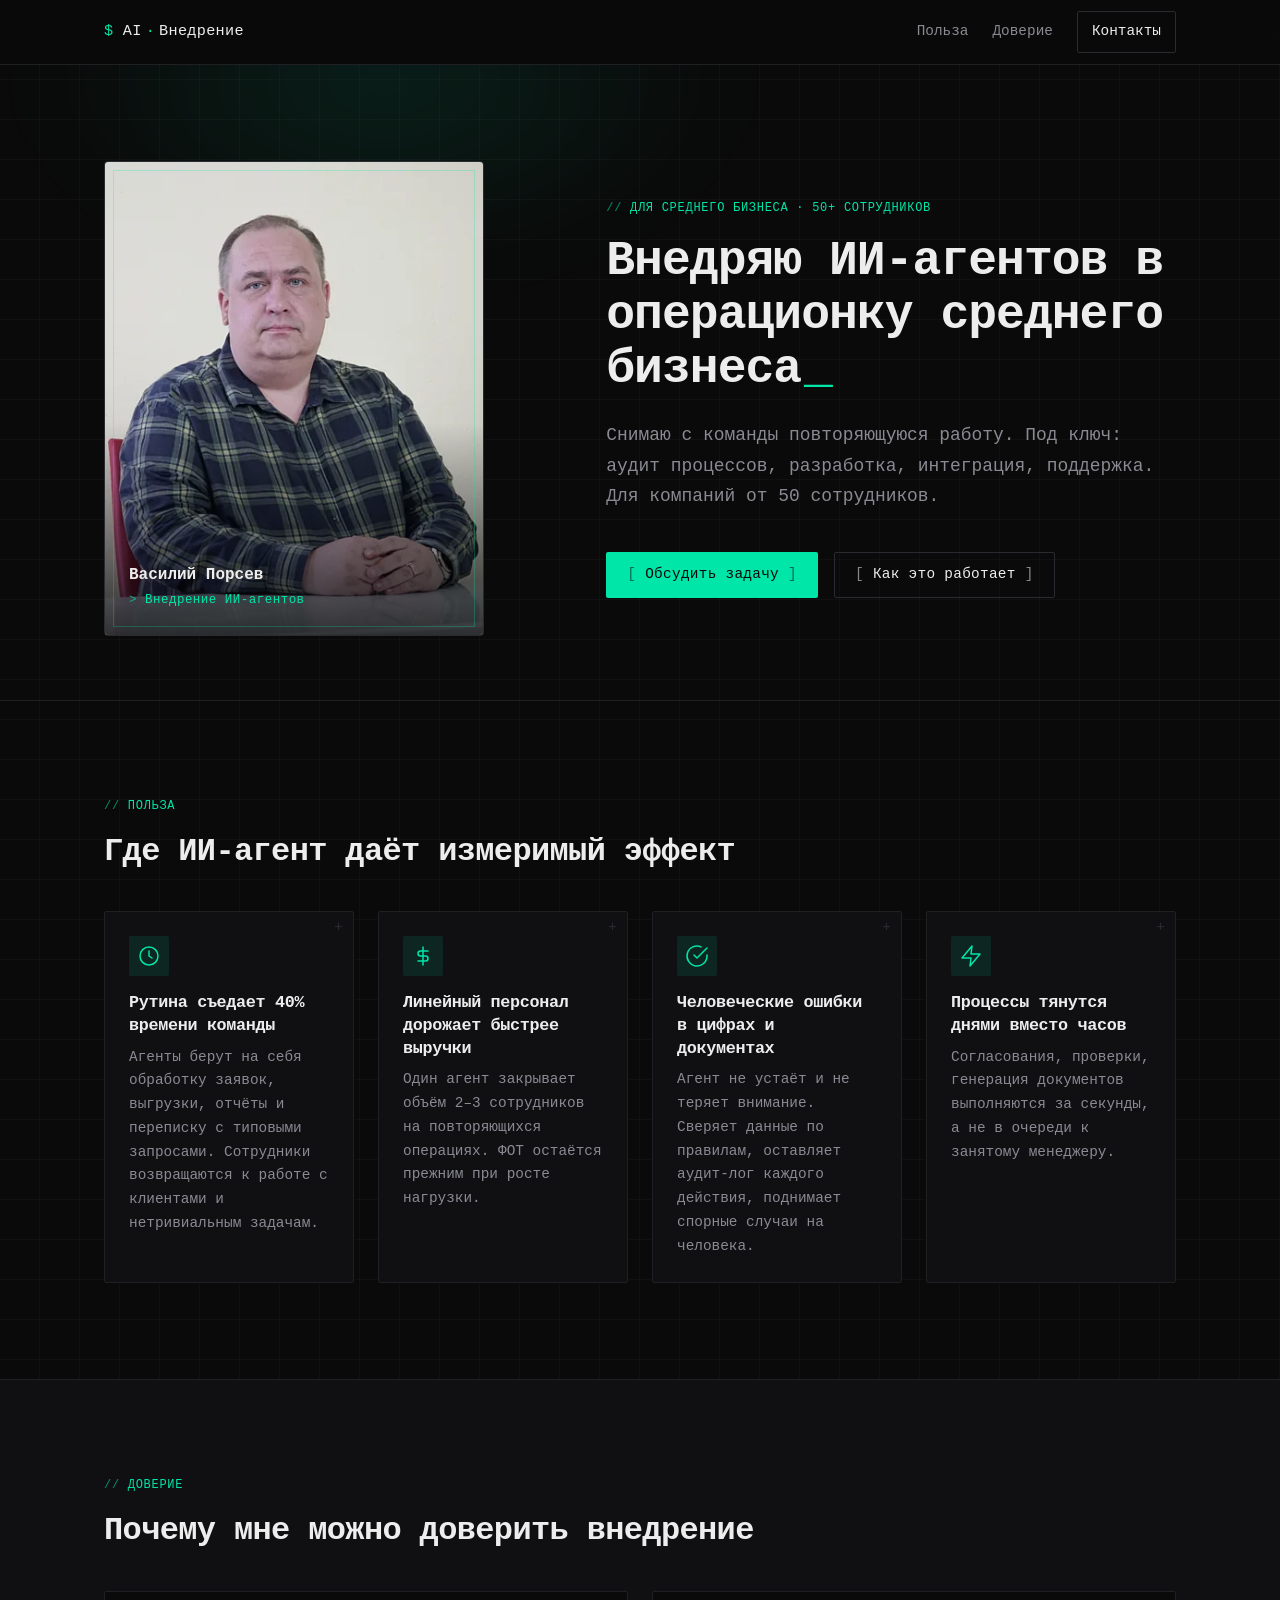
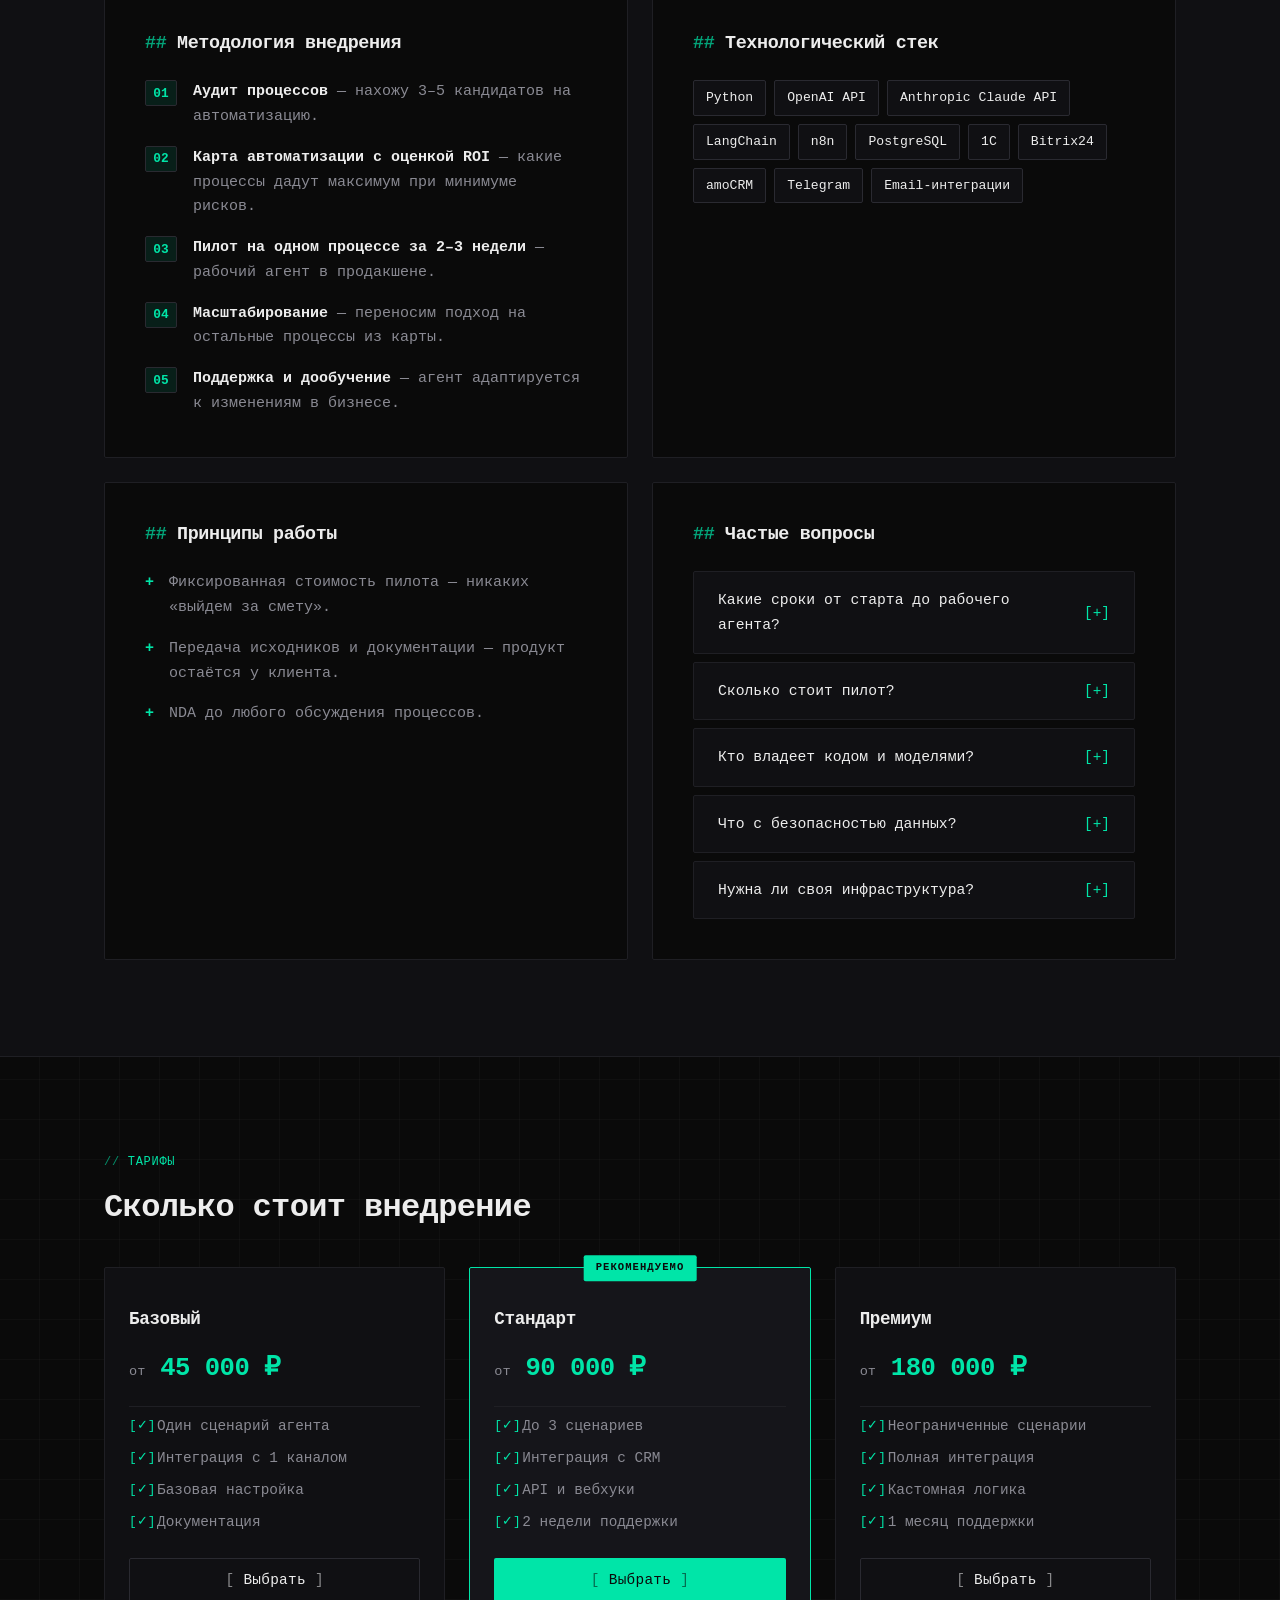
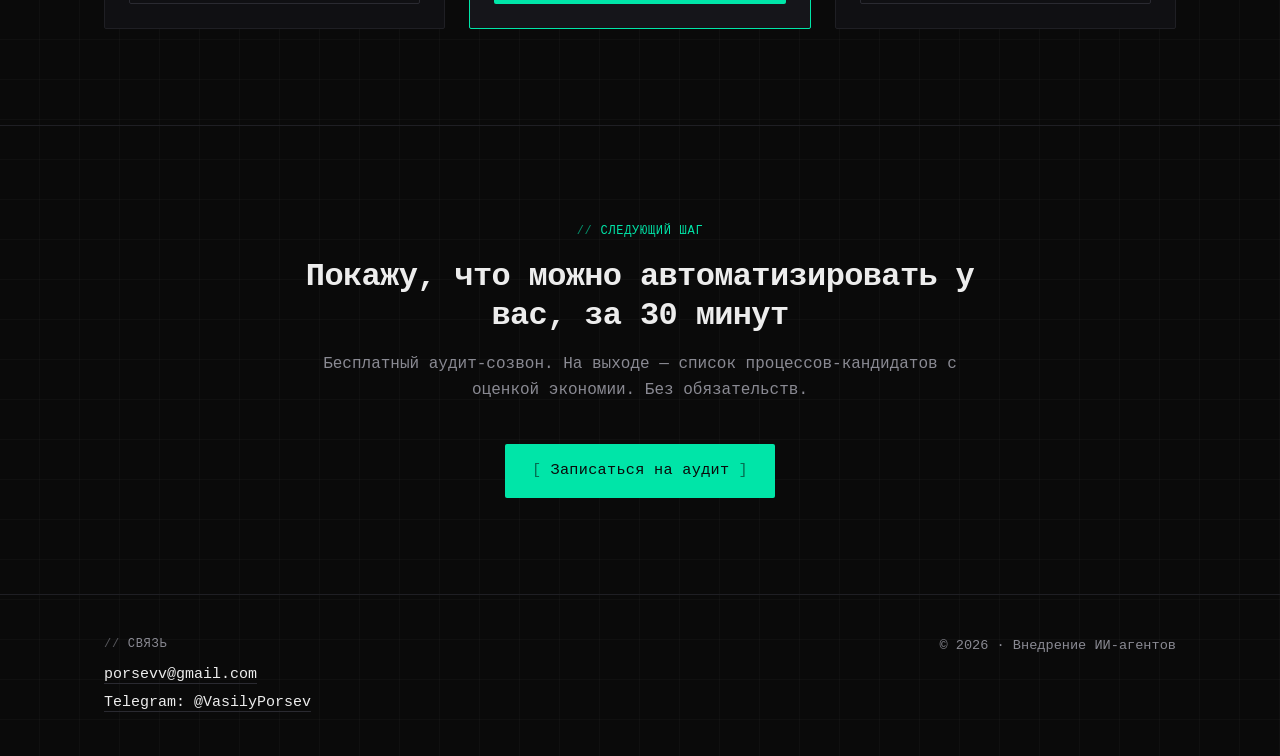
==== commit 745af4a4: "Добавить секцию тарифов перед CTA Базовый / Стандарт (рекомендуемо) / Премиум в стиле high-tech mono" ====
--- a/index.html
+++ b/index.html
@@ -23,7 +23,7 @@
   <link rel="icon" type="image/svg+xml" href="assets/favicon.svg">
   <link rel="icon" type="image/png" sizes="32x32" href="assets/favicon-32.png">
   <link rel="apple-touch-icon" href="assets/apple-touch-icon.png">
-  <link rel="stylesheet" href="style.css?v=2">
+  <link rel="stylesheet" href="style.css?v=3">
 
   <script type="application/ld+json">
   {
@@ -242,6 +242,56 @@
       </div>
     </section>
 
+    <section id="pricing" class="section">
+      <div class="container">
+        <header class="section__header">
+          <p class="eyebrow">Тарифы</p>
+          <h2 class="section__title">Сколько стоит внедрение</h2>
+        </header>
+
+        <div class="grid grid-3">
+
+          <article class="price-card">
+            <h3 class="price-card__name">Базовый</h3>
+            <p class="price-card__price"><span>от</span> 45 000 ₽</p>
+            <ul class="price-card__features">
+              <li>Один сценарий агента</li>
+              <li>Интеграция с 1 каналом</li>
+              <li>Базовая настройка</li>
+              <li>Документация</li>
+            </ul>
+            <a href="#cta" class="btn btn--ghost">Выбрать</a>
+          </article>
+
+          <article class="price-card price-card--featured">
+            <span class="price-card__badge">Рекомендуемо</span>
+            <h3 class="price-card__name">Стандарт</h3>
+            <p class="price-card__price"><span>от</span> 90 000 ₽</p>
+            <ul class="price-card__features">
+              <li>До 3 сценариев</li>
+              <li>Интеграция с CRM</li>
+              <li>API и вебхуки</li>
+              <li>2 недели поддержки</li>
+            </ul>
+            <a href="#cta" class="btn btn--primary">Выбрать</a>
+          </article>
+
+          <article class="price-card">
+            <h3 class="price-card__name">Премиум</h3>
+            <p class="price-card__price"><span>от</span> 180 000 ₽</p>
+            <ul class="price-card__features">
+              <li>Неограниченные сценарии</li>
+              <li>Полная интеграция</li>
+              <li>Кастомная логика</li>
+              <li>1 месяц поддержки</li>
+            </ul>
+            <a href="#cta" class="btn btn--ghost">Выбрать</a>
+          </article>
+
+        </div>
+      </div>
+    </section>
+
     <section id="cta" class="section cta">
       <div class="container cta__inner">
         <p class="eyebrow">Следующий шаг</p>
@@ -271,6 +321,6 @@
     </div>
   </footer>
 
-  <script src="script.js?v=2"></script>
+  <script src="script.js?v=3"></script>
 </body>
 </html>
--- a/style.css
+++ b/style.css
@@ -382,6 +382,7 @@
   gap: var(--space-4);
 }
 .grid-2 { grid-template-columns: repeat(2, minmax(0, 1fr)); }
+.grid-3 { grid-template-columns: repeat(3, minmax(0, 1fr)); }
 .grid-4 { grid-template-columns: repeat(4, minmax(0, 1fr)); }
 
 /* ---------- benefit cards ---------- */
@@ -561,6 +562,92 @@
   padding: 0 var(--space-4) var(--space-4);
   color: var(--fg-muted);
   font-size: 0.9rem;
+}
+
+/* ---------- pricing ---------- */
+
+.price-card {
+  position: relative;
+  display: flex;
+  flex-direction: column;
+  gap: var(--space-3);
+  background: var(--bg-elev);
+  border: 1px solid var(--border);
+  border-radius: var(--radius-sm);
+  padding: var(--space-5) var(--space-4) var(--space-4);
+  transition: border-color var(--t), transform var(--t);
+}
+.price-card:hover {
+  border-color: var(--border-strong);
+  transform: translateY(-2px);
+}
+.price-card--featured {
+  border-color: var(--accent);
+  background: var(--bg-elev-2);
+}
+.price-card--featured:hover { border-color: var(--accent); }
+
+.price-card__badge {
+  position: absolute;
+  top: 0;
+  left: 50%;
+  transform: translate(-50%, -50%);
+  background: var(--accent);
+  color: #0a0a0a;
+  font-family: var(--font-mono);
+  font-size: 0.66rem;
+  font-weight: 700;
+  letter-spacing: 0.1em;
+  text-transform: uppercase;
+  padding: 4px 12px;
+  border-radius: var(--radius-sm);
+  white-space: nowrap;
+}
+
+.price-card__name {
+  font-size: 1.1rem;
+}
+
+.price-card__price {
+  font-size: 1.6rem;
+  font-weight: 700;
+  color: var(--accent);
+  letter-spacing: -0.02em;
+}
+.price-card__price span {
+  font-size: 0.85rem;
+  font-weight: 500;
+  color: var(--fg-muted);
+  letter-spacing: 0;
+}
+
+.price-card__features {
+  display: flex;
+  flex-direction: column;
+  gap: var(--space-2);
+  flex: 1;
+  padding-top: var(--space-2);
+  border-top: 1px solid var(--border);
+}
+.price-card__features li {
+  position: relative;
+  padding-left: 28px;
+  color: var(--fg-muted);
+  font-size: 0.9rem;
+}
+.price-card__features li::before {
+  content: "[\2713]";
+  position: absolute;
+  left: 0;
+  top: 0;
+  font-family: var(--font-mono);
+  font-size: 0.8rem;
+  color: var(--accent);
+}
+
+.price-card .btn {
+  width: 100%;
+  margin-top: var(--space-2);
 }
 
 /* ---------- cta ---------- */
@@ -666,6 +753,7 @@
 
   /* grids → single column */
   .grid-2,
+  .grid-3,
   .grid-4 { grid-template-columns: 1fr; }
 
   /* hero */
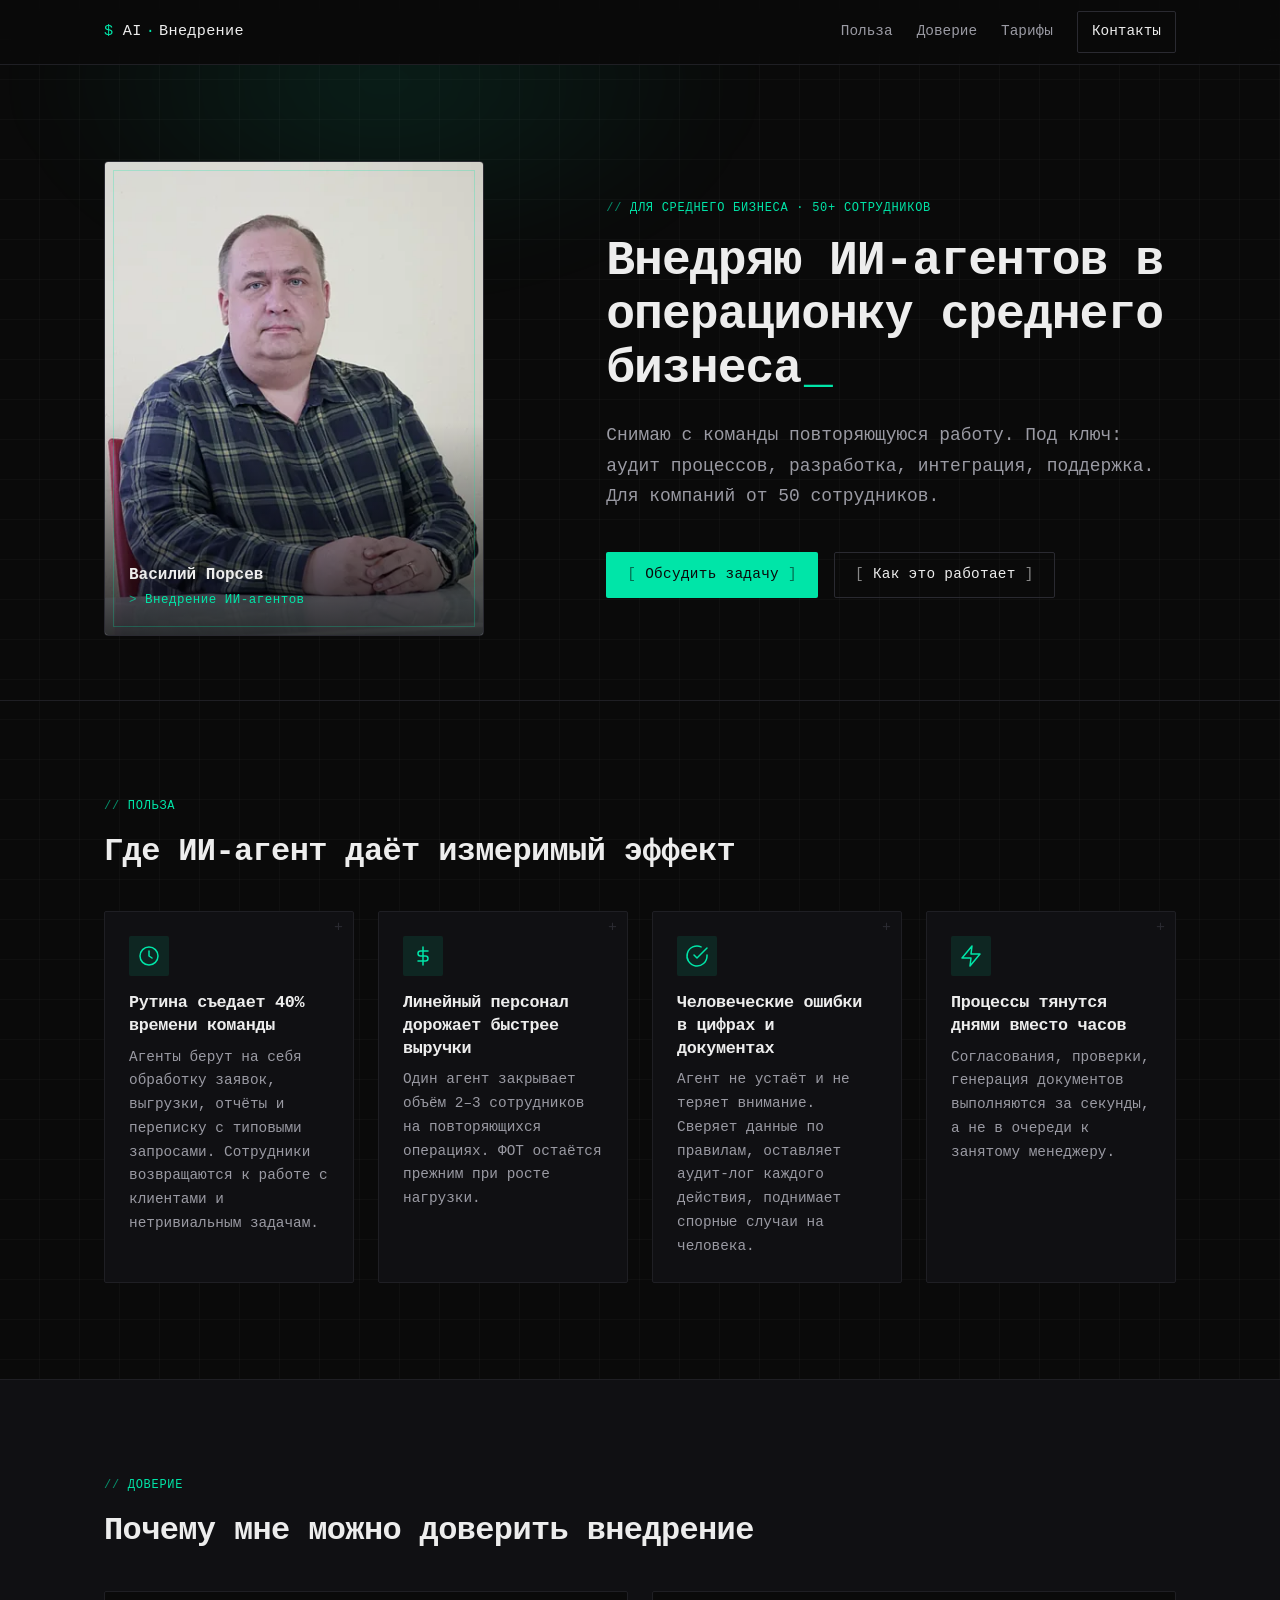
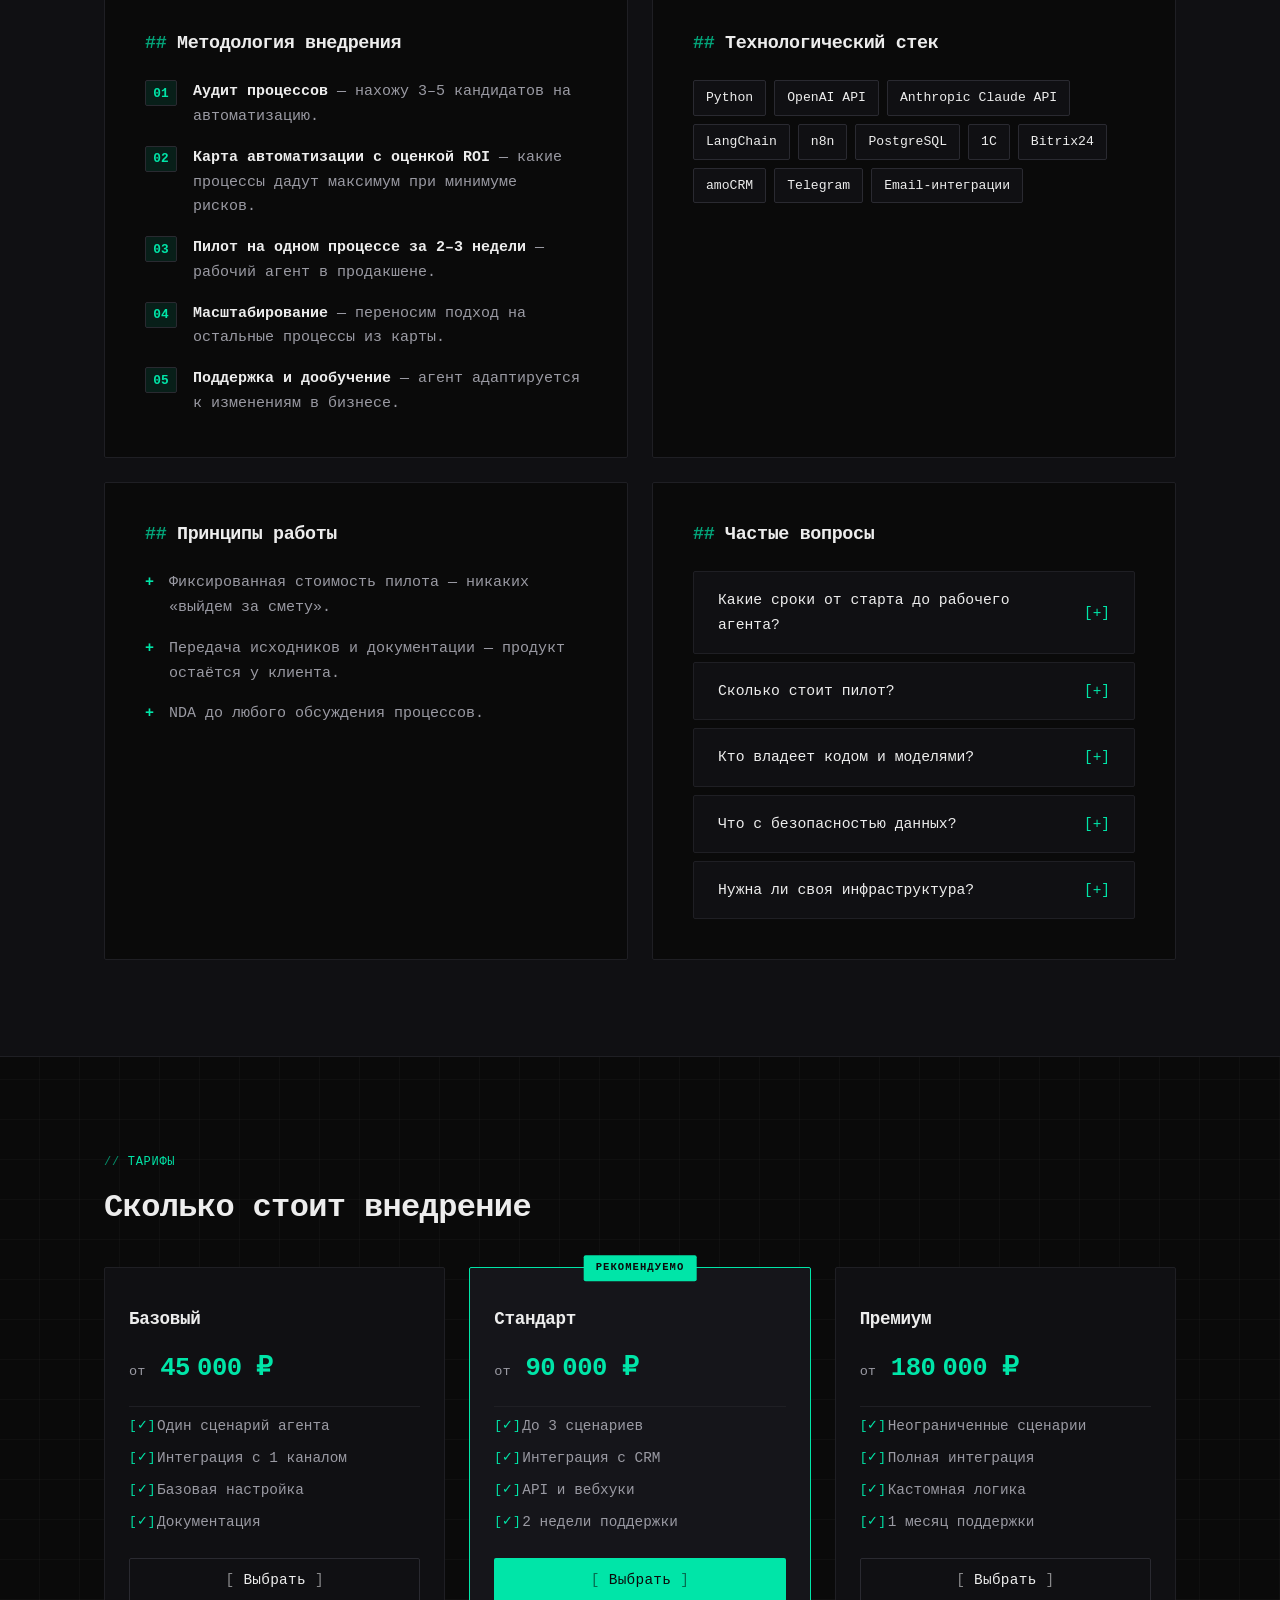
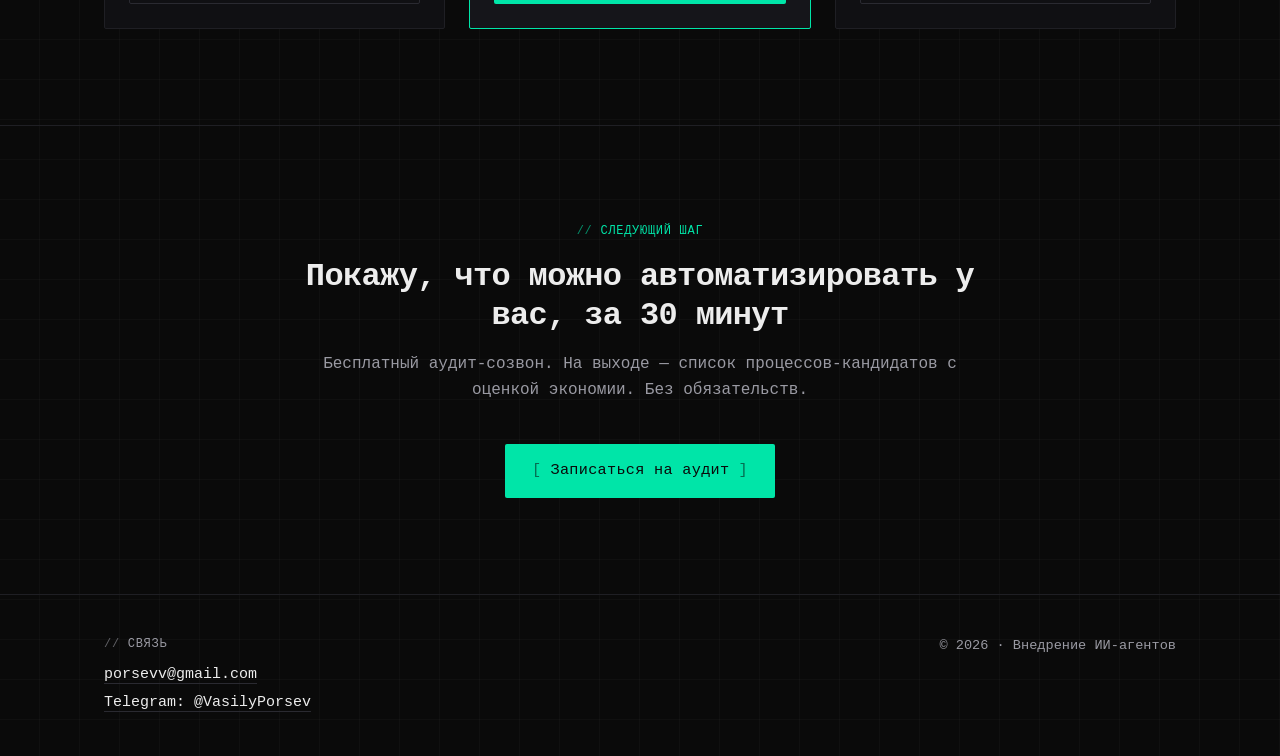
==== commit f4c53121: "Фронтенд: планшетный брейкпоинт, a11y, тарифы в SEO - @media 1024px: grid-4 -> 2 колонки - закрытое " ====
--- a/index.html
+++ b/index.html
@@ -3,6 +3,7 @@
 <head>
   <meta charset="UTF-8">
   <meta name="viewport" content="width=device-width, initial-scale=1.0">
+  <meta name="theme-color" content="#0a0a0a">
   <title>Внедрение ИИ-агентов в операционку среднего бизнеса</title>
   <meta name="description" content="Внедряю ИИ-агентов в бизнес под ключ: аудит процессов, разработка, интеграция, поддержка. Для компаний от 50 сотрудников.">
   <link rel="canonical" href="https://vasiliy-ai.ru/">
@@ -23,7 +24,7 @@
   <link rel="icon" type="image/svg+xml" href="assets/favicon.svg">
   <link rel="icon" type="image/png" sizes="32x32" href="assets/favicon-32.png">
   <link rel="apple-touch-icon" href="assets/apple-touch-icon.png">
-  <link rel="stylesheet" href="style.css?v=3">
+  <link rel="stylesheet" href="style.css?v=4">
 
   <script type="application/ld+json">
   {
@@ -40,6 +41,33 @@
       "jobTitle": "Внедрение ИИ-агентов",
       "email": "porsevv@gmail.com",
       "sameAs": "https://t.me/VasilyPorsev"
+    },
+    "hasOfferCatalog": {
+      "@type": "OfferCatalog",
+      "name": "Тарифы внедрения ИИ-агентов",
+      "itemListElement": [
+        {
+          "@type": "Offer",
+          "name": "Базовый",
+          "priceCurrency": "RUB",
+          "price": "45000",
+          "priceSpecification": { "@type": "PriceSpecification", "minPrice": "45000", "priceCurrency": "RUB" }
+        },
+        {
+          "@type": "Offer",
+          "name": "Стандарт",
+          "priceCurrency": "RUB",
+          "price": "90000",
+          "priceSpecification": { "@type": "PriceSpecification", "minPrice": "90000", "priceCurrency": "RUB" }
+        },
+        {
+          "@type": "Offer",
+          "name": "Премиум",
+          "priceCurrency": "RUB",
+          "price": "180000",
+          "priceSpecification": { "@type": "PriceSpecification", "minPrice": "180000", "priceCurrency": "RUB" }
+        }
+      ]
     }
   }
   </script>
@@ -53,6 +81,7 @@
       <nav id="nav" class="nav" aria-label="Основная навигация">
         <a href="#benefits" class="nav__link">Польза</a>
         <a href="#trust" class="nav__link">Доверие</a>
+        <a href="#pricing" class="nav__link">Тарифы</a>
         <a href="#contacts" class="nav__link nav__link--accent">Контакты</a>
       </nav>
 
@@ -253,7 +282,7 @@
 
           <article class="price-card">
             <h3 class="price-card__name">Базовый</h3>
-            <p class="price-card__price"><span>от</span> 45 000 ₽</p>
+            <p class="price-card__price"><span>от</span>&nbsp;45&#8239;000&nbsp;₽</p>
             <ul class="price-card__features">
               <li>Один сценарий агента</li>
               <li>Интеграция с 1 каналом</li>
@@ -266,7 +295,7 @@
           <article class="price-card price-card--featured">
             <span class="price-card__badge">Рекомендуемо</span>
             <h3 class="price-card__name">Стандарт</h3>
-            <p class="price-card__price"><span>от</span> 90 000 ₽</p>
+            <p class="price-card__price"><span>от</span>&nbsp;90&#8239;000&nbsp;₽</p>
             <ul class="price-card__features">
               <li>До 3 сценариев</li>
               <li>Интеграция с CRM</li>
@@ -278,7 +307,7 @@
 
           <article class="price-card">
             <h3 class="price-card__name">Премиум</h3>
-            <p class="price-card__price"><span>от</span> 180 000 ₽</p>
+            <p class="price-card__price"><span>от</span>&nbsp;180&#8239;000&nbsp;₽</p>
             <ul class="price-card__features">
               <li>Неограниченные сценарии</li>
               <li>Полная интеграция</li>
@@ -321,6 +350,6 @@
     </div>
   </footer>
 
-  <script src="script.js?v=3"></script>
+  <script src="script.js?v=4"></script>
 </body>
 </html>
--- a/style.css
+++ b/style.css
@@ -9,7 +9,7 @@
   --bg-elev: #101013;
   --bg-elev-2: #15151a;
   --fg: #ededed;
-  --fg-muted: #8a8a93;
+  --fg-muted: #9a9aa3;
   --accent: #00e5a8;
   --accent-soft: rgba(0, 229, 168, 0.10);
   --accent-strong: #00ffbb;
@@ -708,6 +708,14 @@
 }
 
 /* ============================================================
+   Tablet
+   ============================================================ */
+
+@media (max-width: 1024px) {
+  .grid-4 { grid-template-columns: repeat(2, minmax(0, 1fr)); }
+}
+
+/* ============================================================
    Mobile
    ============================================================ */
 
@@ -731,9 +739,10 @@
     border-bottom: 1px solid var(--border);
     padding: var(--space-3);
     transform: translateY(-110%);
-    transition: transform var(--t);
+    visibility: hidden;
+    transition: transform var(--t), visibility var(--t);
   }
-  .site-header.is-open .nav { transform: translateY(0); }
+  .site-header.is-open .nav { transform: translateY(0); visibility: visible; }
 
   .nav__link {
     padding: var(--space-3);
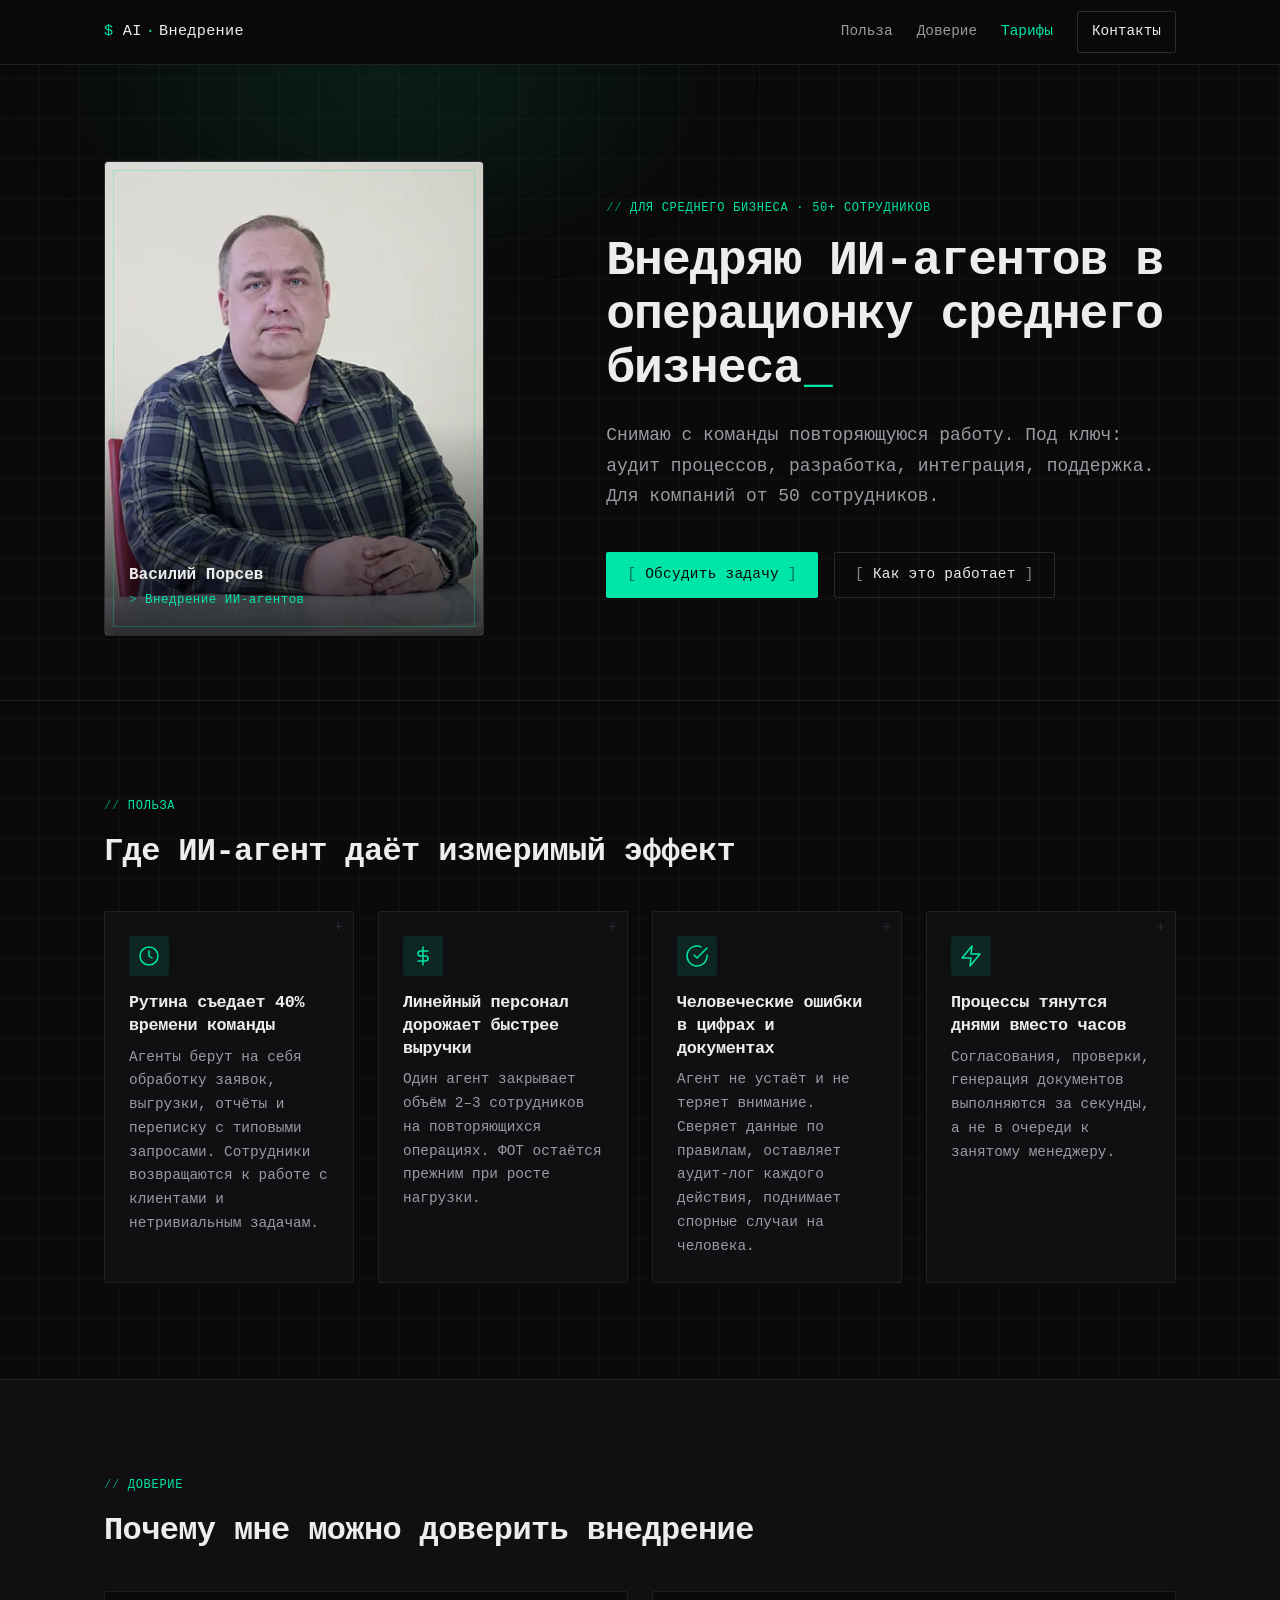
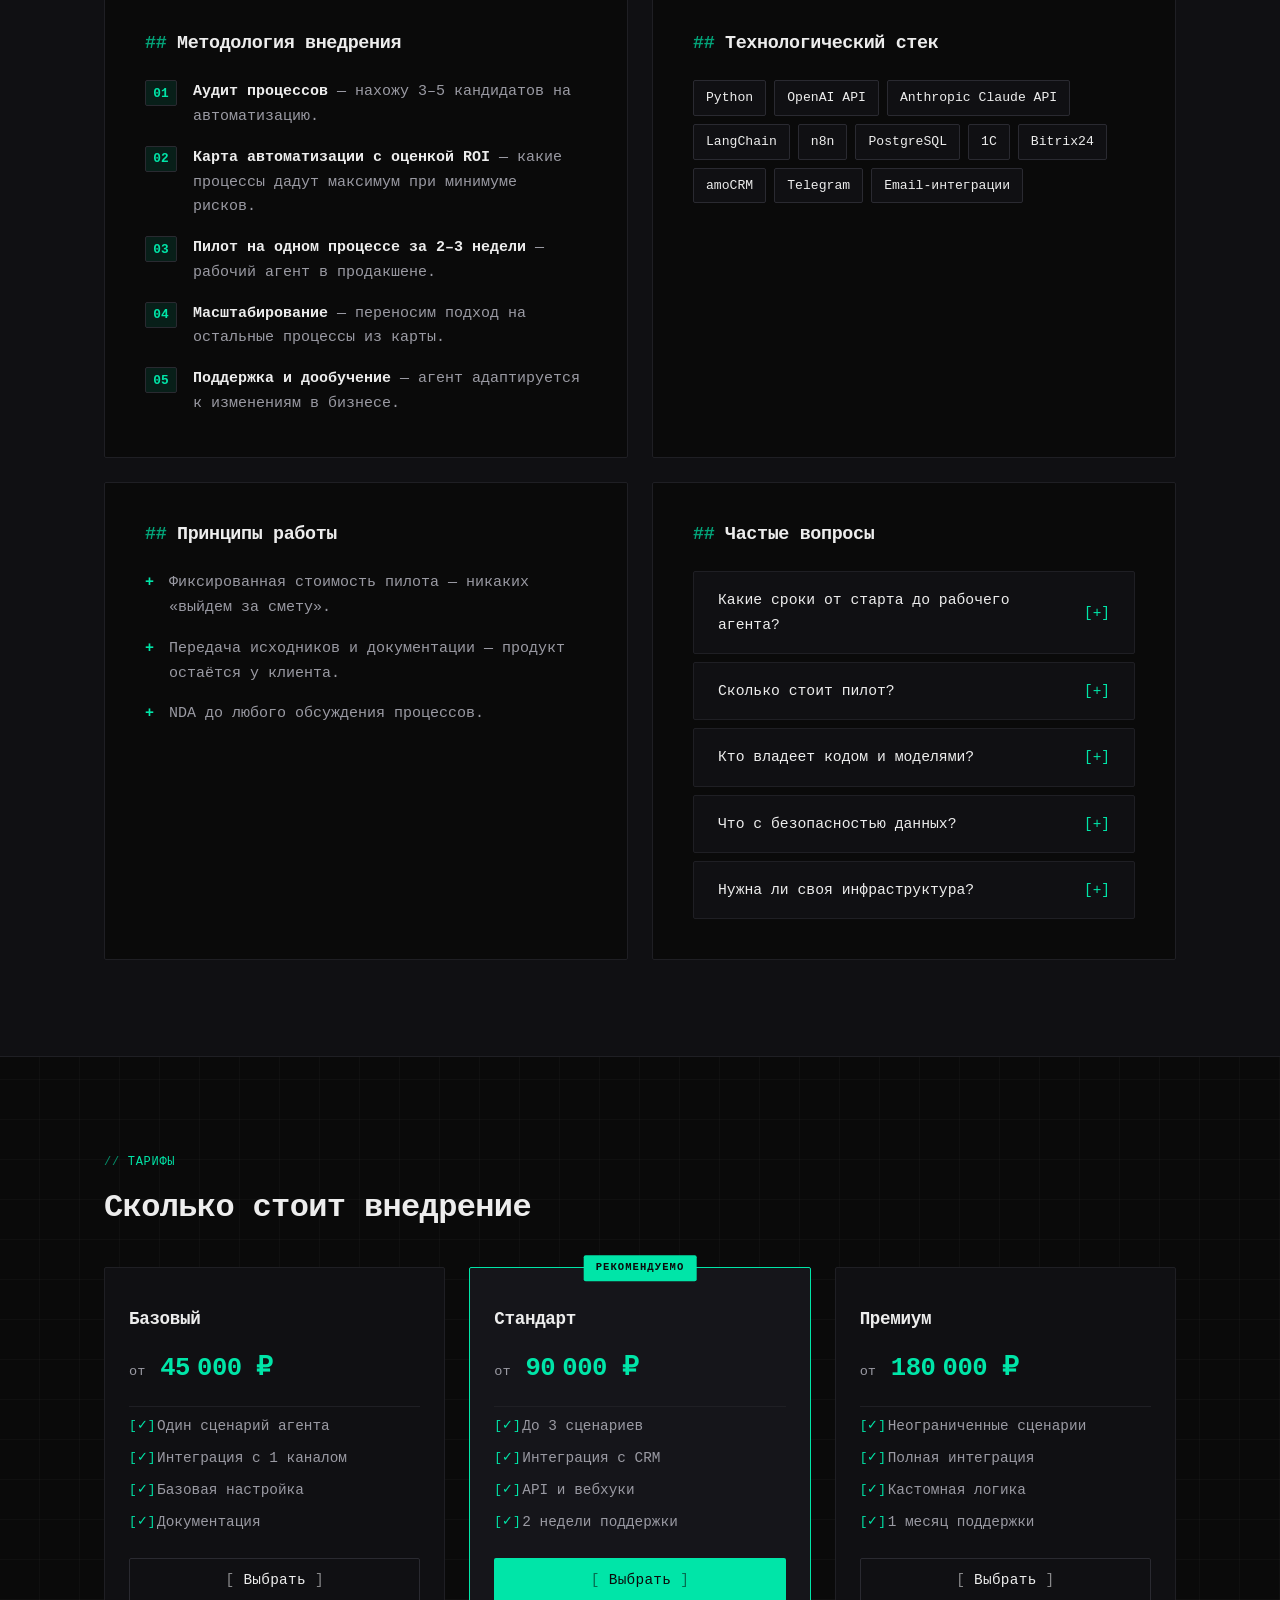
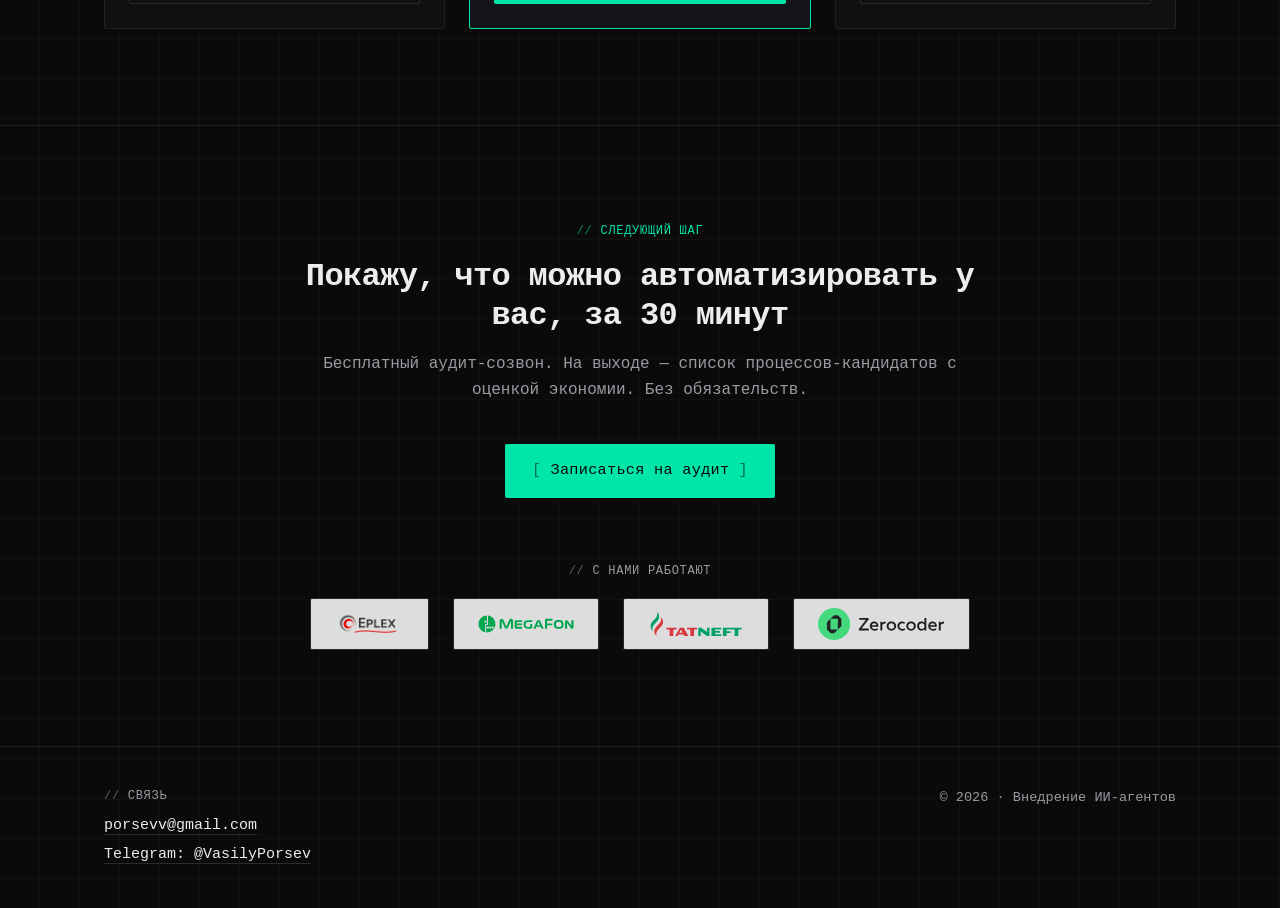
==== commit f67bce37: "Фронтенд: блок клиентов, 404, SEO-файлы, scrollspy, a11y - полоса логотипов клиентов в секции CTA (E" ====
--- a/index.html
+++ b/index.html
@@ -9,6 +9,8 @@
   <link rel="canonical" href="https://vasiliy-ai.ru/">
 
   <meta property="og:type" content="website">
+  <meta property="og:site_name" content="Василий Порсев — внедрение ИИ-агентов">
+  <meta property="og:locale" content="ru_RU">
   <meta property="og:url" content="https://vasiliy-ai.ru/">
   <meta property="og:title" content="Внедрение ИИ-агентов в операционку среднего бизнеса">
   <meta property="og:description" content="Снимаю с команды повторяющуюся работу. Под ключ: аудит, разработка, интеграция, поддержка.">
@@ -24,7 +26,7 @@
   <link rel="icon" type="image/svg+xml" href="assets/favicon.svg">
   <link rel="icon" type="image/png" sizes="32x32" href="assets/favicon-32.png">
   <link rel="apple-touch-icon" href="assets/apple-touch-icon.png">
-  <link rel="stylesheet" href="style.css?v=4">
+  <link rel="stylesheet" href="style.css?v=6">
 
   <script type="application/ld+json">
   {
@@ -74,6 +76,8 @@
 </head>
 <body>
 
+  <a href="#hero" class="skip-link">Перейти к содержимому</a>
+
   <header id="top" class="site-header">
     <div class="container site-header__inner">
       <a href="#top" class="logo">AI<span class="logo__dot">·</span>Внедрение</a>
@@ -330,6 +334,16 @@
           с оценкой экономии. Без обязательств.
         </p>
         <a href="https://t.me/VasilyPorsev" target="_blank" rel="noopener" class="btn btn--primary btn--large">Записаться на аудит</a>
+
+        <div class="clients">
+          <p class="clients__label">С нами работают</p>
+          <ul class="clients__list">
+            <li class="clients__item"><img src="assets/logos/eplex.png" alt="Eplex" loading="lazy" width="300" height="132"></li>
+            <li class="clients__item"><img src="assets/logos/megafon.svg" alt="МегаФон" loading="lazy" width="184" height="34"></li>
+            <li class="clients__item"><img src="assets/logos/tatneft.svg" alt="Татнефть" loading="lazy" width="400" height="125"></li>
+            <li class="clients__item"><img src="assets/logos/zerocoder.svg" alt="Zerocoder" loading="lazy" width="158" height="40"></li>
+          </ul>
+        </div>
       </div>
     </section>
 
@@ -350,6 +364,6 @@
     </div>
   </footer>
 
-  <script src="script.js?v=4"></script>
+  <script src="script.js?v=6"></script>
 </body>
 </html>
--- a/style.css
+++ b/style.css
@@ -61,6 +61,21 @@
   border-radius: var(--radius-sm);
 }
 
+.skip-link {
+  position: absolute;
+  left: var(--space-2);
+  top: -60px;
+  z-index: 100;
+  background: var(--accent);
+  color: #0a0a0a;
+  padding: 10px 16px;
+  border-radius: var(--radius-sm);
+  font-family: var(--font-mono);
+  font-size: 0.85rem;
+  transition: top var(--t);
+}
+.skip-link:focus { top: var(--space-2); }
+
 /* ---------- reduced motion ---------- */
 
 @media (prefers-reduced-motion: reduce) {
@@ -165,6 +180,7 @@
   transition: color var(--t);
 }
 .nav__link:hover { color: var(--fg); }
+.nav__link.is-active { color: var(--accent); }
 .nav__link:not(.nav__link--accent):hover::before {
   content: "> ";
   color: var(--accent);
@@ -667,6 +683,55 @@
   font-size: 1rem;
   margin-bottom: var(--space-5);
 }
+
+/* ---------- clients ---------- */
+
+.clients {
+  margin-top: var(--space-6);
+}
+.clients__label {
+  font-family: var(--font-mono);
+  font-size: 0.75rem;
+  letter-spacing: 0.06em;
+  text-transform: uppercase;
+  color: var(--fg-muted);
+  margin-bottom: var(--space-3);
+}
+.clients__label::before { content: "// "; opacity: 0.6; }
+
+.clients__list {
+  display: flex;
+  flex-wrap: wrap;
+  justify-content: center;
+  align-items: center;
+  gap: var(--space-4);
+}
+.clients__item {
+  display: flex;
+  align-items: center;
+  justify-content: center;
+  height: 52px;
+  padding: 0 var(--space-4);
+  background: #f4f4f5;
+  border: 1px solid var(--border-strong);
+  border-radius: var(--radius-sm);
+  opacity: 0.9;
+  transition: opacity var(--t), transform var(--t);
+}
+.clients__item:hover {
+  opacity: 1;
+  transform: translateY(-2px);
+}
+.clients__item img {
+  width: auto;
+  max-width: 150px;
+  object-fit: contain;
+}
+/* per-logo heights — equalize optical text height (icon logos need taller boxes) */
+.clients__item img[src*="megafon"]   { height: 18px; }
+.clients__item img[src*="zerocoder"] { height: 32px; }
+.clients__item img[src*="tatneft"]   { height: 30px; }
+.clients__item img[src*="eplex"]     { height: 30px; }
 
 /* ---------- footer ---------- */
 
